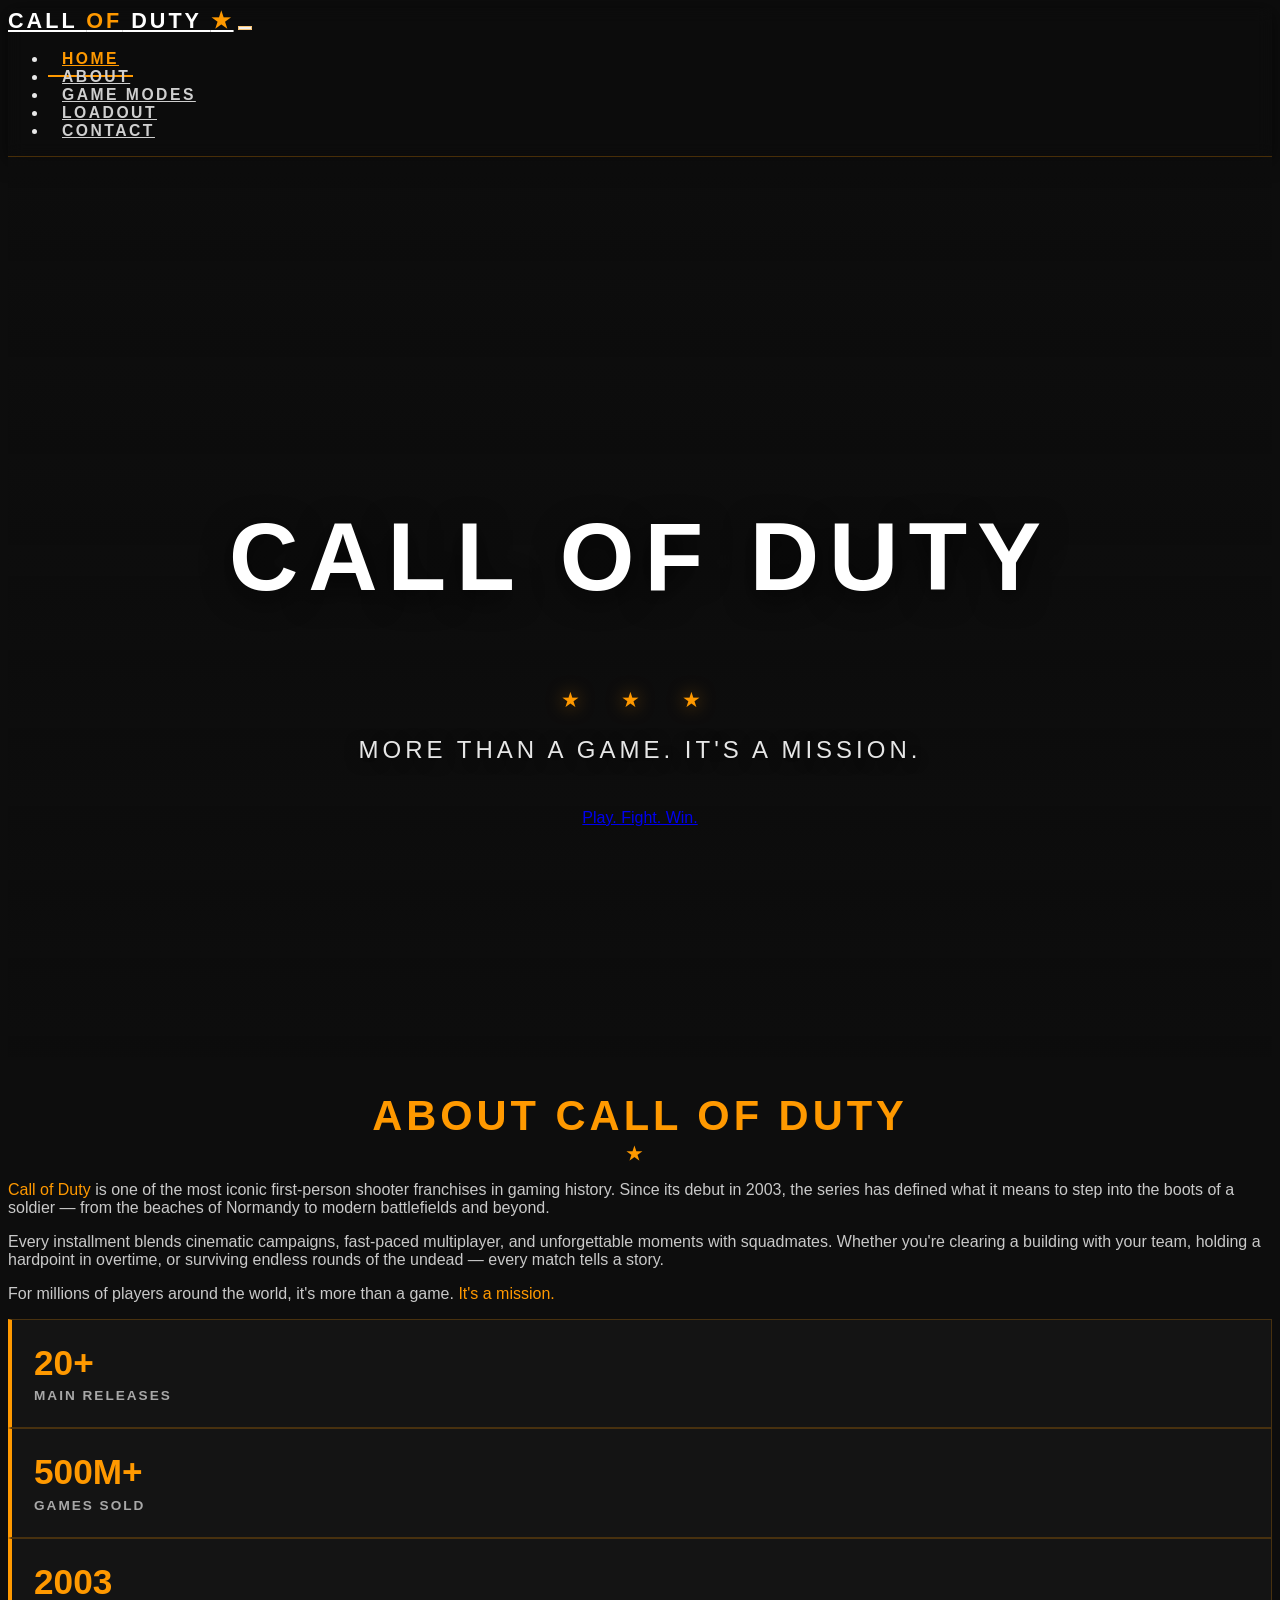
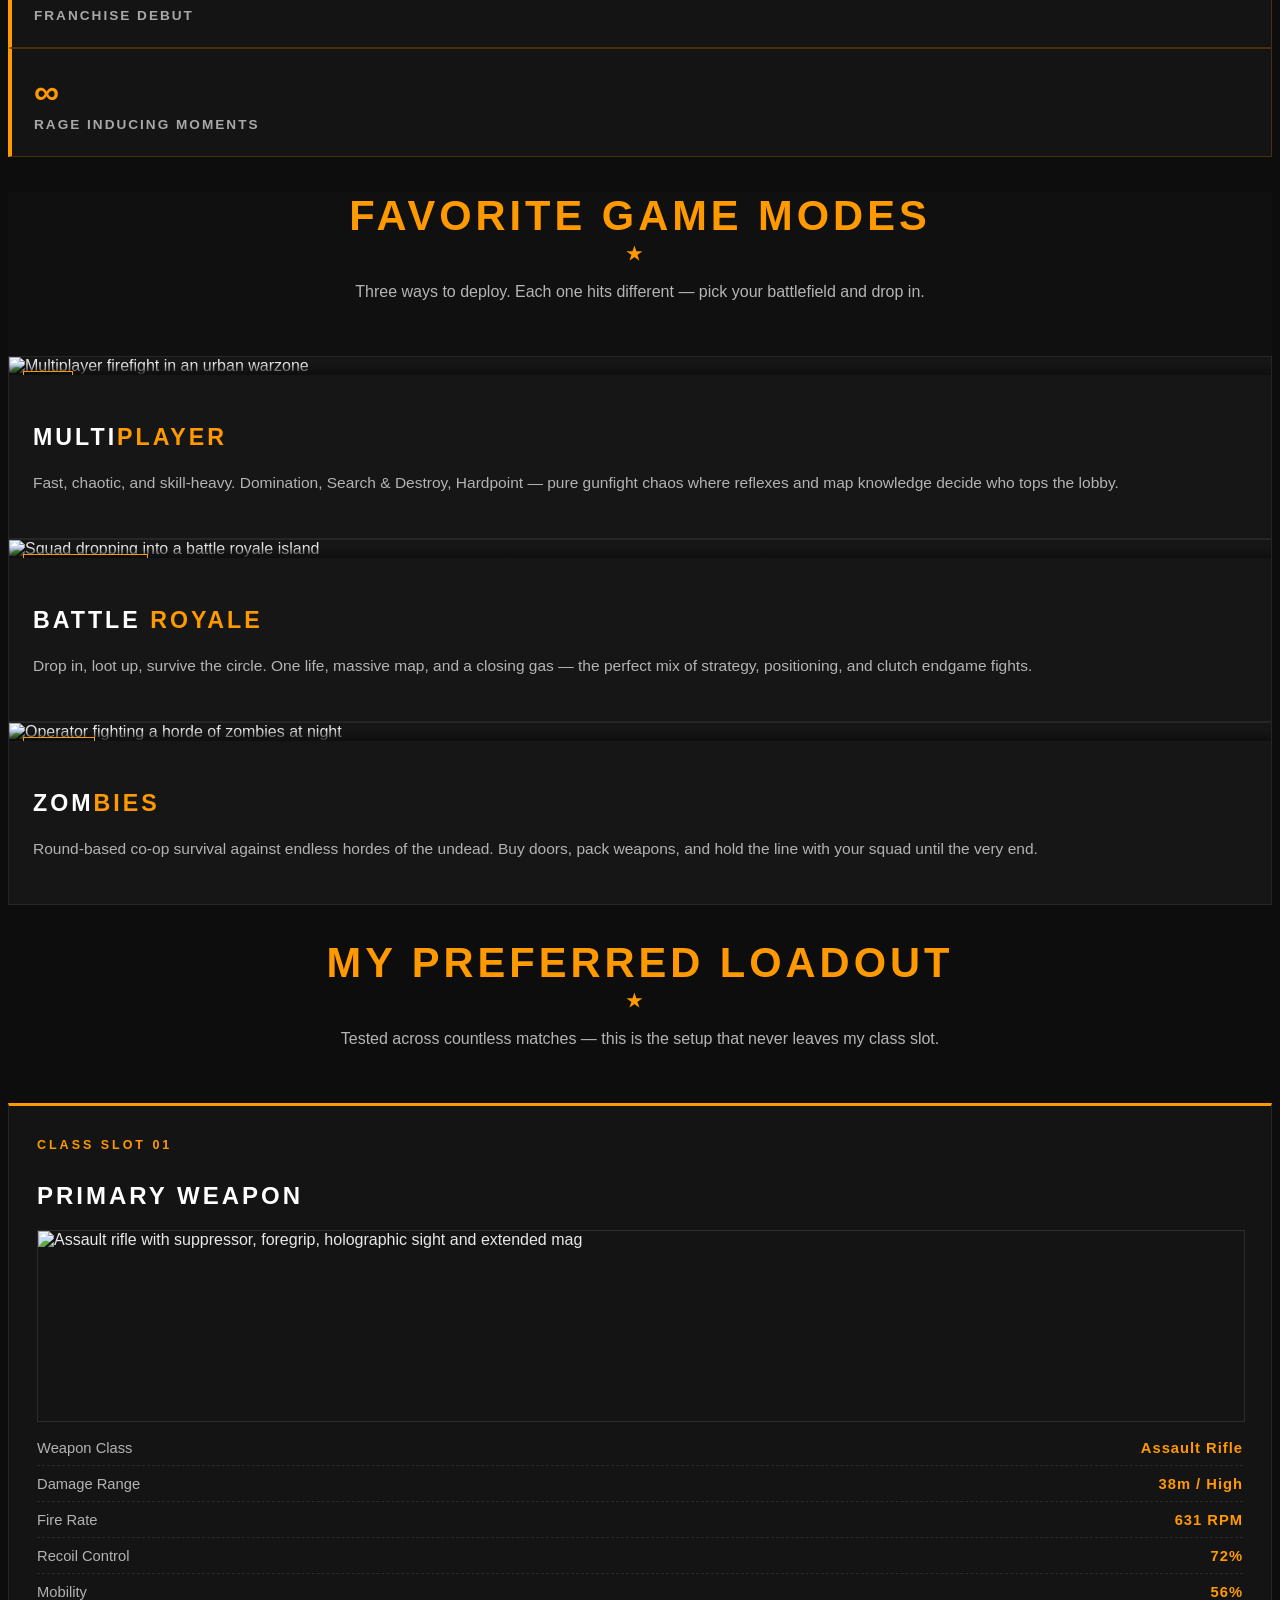
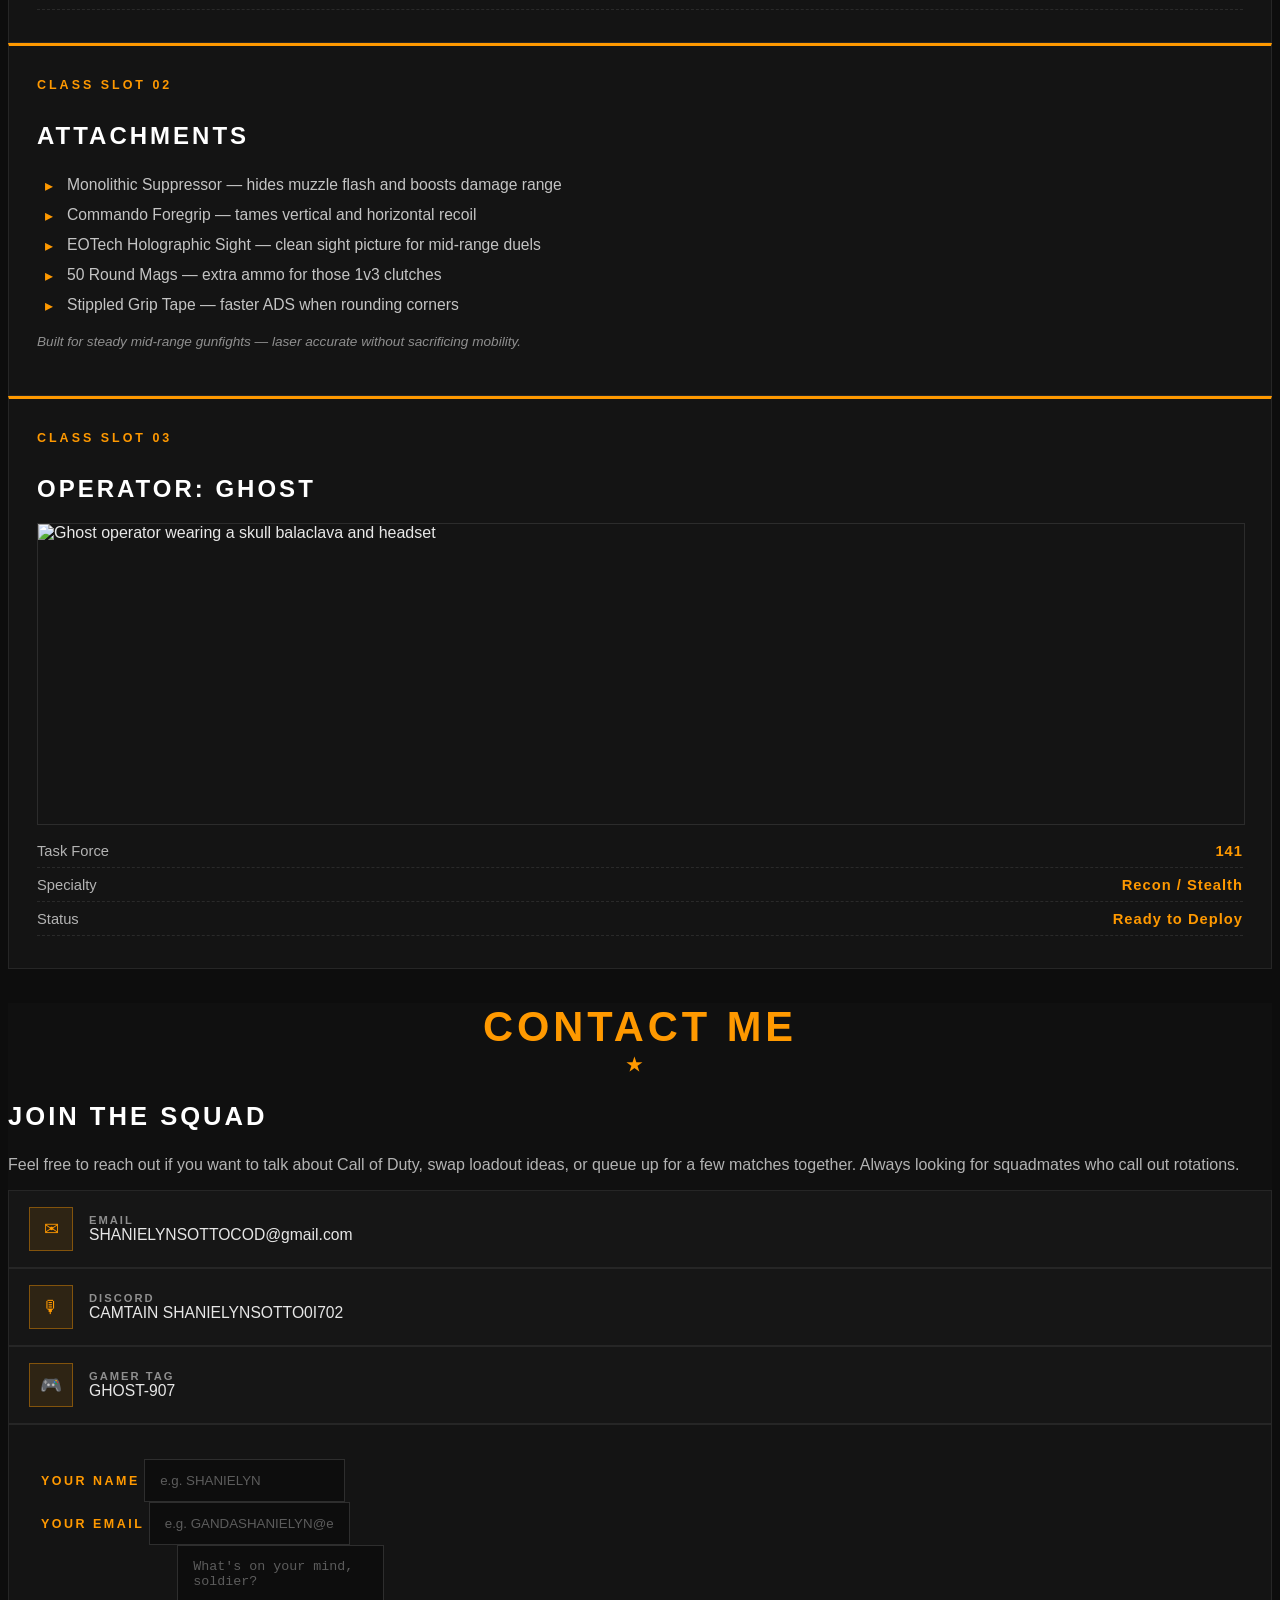
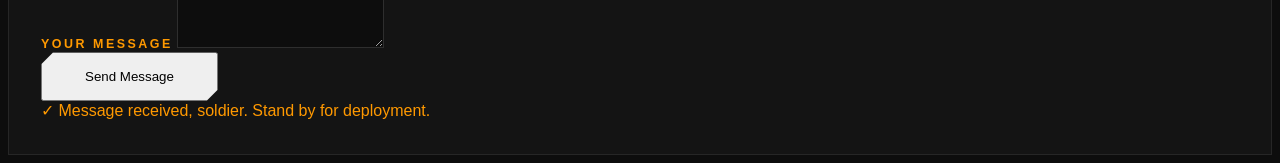
==== index.html @ 854d27e5 "Add files via upload" ====
<!DOCTYPE html>
<html lang="en">
<head>
  <meta charset="UTF-8" />
  <meta name="viewport" content="width=device-width, initial-scale=1.0" />
  <title>Call of Duty Fan Page | More Than a Game. It's a Mission.</title>
  <meta name="description" content="A Call of Duty fan page — about the franchise, favorite game modes, preferred loadout, and how to connect for squad games." />

  <!-- Bootstrap 5 CSS (local, self-contained) -->
  <link href="assets/css/bootstrap.min.css" rel="stylesheet" />

  <!-- Google Fonts (local, self-contained) -->
  <link rel="stylesheet" href="assets/css/fonts.css" />

  <!-- Custom military theme on top of Bootstrap -->
  <link rel="stylesheet" href="style.css" />

  <link rel="icon" href="data:image/svg+xml,%3Csvg xmlns='http://www.w3.org/2000/svg' viewBox='0 0 24 24'%3E%3Cpath fill='%23ff9900' d='M12 2l2.9 6.6 7.1.6-5.4 4.7 1.6 7L12 17l-6.2 3.9 1.6-7L2 9.2l7.1-.6z'/%3E%3C/svg%3E" />
</head>
<body>

  <!-- ================= NAVBAR ================= -->
  <nav class="navbar navbar-expand-lg fixed-top site-header" id="home">
    <div class="container">
      <a class="navbar-brand" href="#home">CALL <em>OF</em> DUTY <span class="star">★</span></a>
      <button class="navbar-toggler" type="button" data-bs-toggle="collapse" data-bs-target="#navMenu" aria-controls="navMenu" aria-expanded="false" aria-label="Toggle navigation">
        <span class="navbar-toggler-icon"></span>
      </button>
      <div class="collapse navbar-collapse justify-content-end" id="navMenu">
        <ul class="navbar-nav">
          <li class="nav-item"><a class="nav-link active" href="#home">Home</a></li>
          <li class="nav-item"><a class="nav-link" href="#about">About</a></li>
          <li class="nav-item"><a class="nav-link" href="#modes">Game Modes</a></li>
          <li class="nav-item"><a class="nav-link" href="#loadout">Loadout</a></li>
          <li class="nav-item"><a class="nav-link" href="#contact">Contact</a></li>
        </ul>
      </div>
    </div>
  </nav>

  <!-- ================= HERO ================= -->
  <section class="hero" id="hero">
    <div class="hero-content">
      <h1 class="hero-title">Call of Duty</h1>
      <div class="hero-star">★ ★ ★</div>
      <p class="hero-sub">More than a Game. It's a Mission.</p>
      <a href="#modes" class="btn btn-cod">Play. Fight. Win.</a>
    </div>
  </section>

  <!-- ================= ABOUT ================= -->
  <section class="py-5" id="about">
    <div class="container py-4">
      <h2 class="section-title">About Call of Duty</h2>
      <div class="row align-items-center g-5">
        <div class="col-lg-7 about-text">
          <p><strong>Call of Duty</strong> is one of the most iconic first-person shooter franchises in gaming history. Since its debut in 2003, the series has defined what it means to step into the boots of a soldier — from the beaches of Normandy to modern battlefields and beyond.</p>
          <p>Every installment blends cinematic campaigns, fast-paced multiplayer, and unforgettable moments with squadmates. Whether you're clearing a building with your team, holding a hardpoint in overtime, or surviving endless rounds of the undead — every match tells a story.</p>
          <p>For millions of players around the world, it's more than a game. <strong>It's a mission.</strong></p>
        </div>
        <div class="col-lg-5">
          <div class="row g-3">
            <div class="col-6">
              <div class="stat">
                <div class="stat-number">20+</div>
                <div class="stat-label">Main Releases</div>
              </div>
            </div>
            <div class="col-6">
              <div class="stat">
                <div class="stat-number">500M+</div>
                <div class="stat-label">Games Sold</div>
              </div>
            </div>
            <div class="col-6">
              <div class="stat">
                <div class="stat-number">2003</div>
                <div class="stat-label">Franchise Debut</div>
              </div>
            </div>
            <div class="col-6">
              <div class="stat">
                <div class="stat-number">∞</div>
                <div class="stat-label">Rage Inducing Moments</div>
              </div>
            </div>
          </div>
        </div>
      </div>
    </div>
  </section>

  <!-- ================= GAME MODES ================= -->
  <section class="py-5 bg-dark-2" id="modes">
    <div class="container py-4">
      <h2 class="section-title">Favorite Game Modes</h2>
      <p class="section-sub">Three ways to deploy. Each one hits different — pick your battlefield and drop in.</p>
      <div class="row g-4">

        <div class="col-md-4">
          <div class="card mode-card">
            <div class="mode-thumb">
              <span class="mode-badge">6v6</span>
              <img src="images/mode-multiplayer.jpg" class="card-img-top" alt="Multiplayer firefight in an urban warzone" />
            </div>
            <div class="card-body">
              <h3 class="card-title">Multi<span>player</span></h3>
              <p class="card-text">Fast, chaotic, and skill-heavy. Domination, Search &amp; Destroy, Hardpoint — pure gunfight chaos where reflexes and map knowledge decide who tops the lobby.</p>
            </div>
          </div>
        </div>

        <div class="col-md-4">
          <div class="card mode-card">
            <div class="mode-thumb">
              <span class="mode-badge">150 Players</span>
              <img src="images/mode-battleroyale.jpg" class="card-img-top" alt="Squad dropping into a battle royale island" />
            </div>
            <div class="card-body">
              <h3 class="card-title">Battle <span>Royale</span></h3>
              <p class="card-text">Drop in, loot up, survive the circle. One life, massive map, and a closing gas — the perfect mix of strategy, positioning, and clutch endgame fights.</p>
            </div>
          </div>
        </div>

        <div class="col-md-4">
          <div class="card mode-card">
            <div class="mode-thumb">
              <span class="mode-badge">Co-op</span>
              <img src="images/mode-zombies.jpg" class="card-img-top" alt="Operator fighting a horde of zombies at night" />
            </div>
            <div class="card-body">
              <h3 class="card-title">Zom<span>bies</span></h3>
              <p class="card-text">Round-based co-op survival against endless hordes of the undead. Buy doors, pack weapons, and hold the line with your squad until the very end.</p>
            </div>
          </div>
        </div>

      </div>
    </div>
  </section>

  <!-- ================= LOADOUT ================= -->
  <section class="py-5" id="loadout">
    <div class="container py-4">
      <h2 class="section-title">My Preferred Loadout</h2>
      <p class="section-sub">Tested across countless matches — this is the setup that never leaves my class slot.</p>
      <div class="row g-4">

        <div class="col-md-4">
          <div class="loadout-card">
            <span class="card-label">Class Slot 01</span>
            <h3>Primary Weapon</h3>
            <img class="weapon-img" src="images/weapon.jpg" alt="Assault rifle with suppressor, foregrip, holographic sight and extended mag" />
            <ul class="spec-list">
              <li>Weapon Class <span>Assault Rifle</span></li>
              <li>Damage Range <span>38m / High</span></li>
              <li>Fire Rate <span>631 RPM</span></li>
              <li>Recoil Control <span>72%</span></li>
              <li>Mobility <span>56%</span></li>
            </ul>
          </div>
        </div>

        <div class="col-md-4">
          <div class="loadout-card">
            <span class="card-label">Class Slot 02</span>
            <h3>Attachments</h3>
            <ul class="attach-list">
              <li>Monolithic Suppressor — hides muzzle flash and boosts damage range</li>
              <li>Commando Foregrip — tames vertical and horizontal recoil</li>
              <li>EOTech Holographic Sight — clean sight picture for mid-range duels</li>
              <li>50 Round Mags — extra ammo for those 1v3 clutches</li>
              <li>Stippled Grip Tape — faster ADS when rounding corners</li>
            </ul>
            <p class="attach-note">Built for steady mid-range gunfights — laser accurate without sacrificing mobility.</p>
          </div>
        </div>

        <div class="col-md-4">
          <div class="loadout-card">
            <span class="card-label">Class Slot 03</span>
            <h3>Operator: Ghost</h3>
            <img class="operator-img" src="images/operator-ghost.jpg" alt="Ghost operator wearing a skull balaclava and headset" />
            <div class="operator-meta">
              <div>Task Force <span>141</span></div>
              <div>Specialty <span>Recon / Stealth</span></div>
              <div>Status <span>Ready to Deploy</span></div>
            </div>
          </div>
        </div>

      </div>
    </div>
  </section>

  <!-- ================= CONTACT ================= -->
  <section class="py-5 bg-dark-2" id="contact">
    <div class="container py-4">
      <h2 class="section-title">Contact Me</h2>
      <div class="row g-5 align-items-start">

        <div class="col-lg-5 contact-info">
          <h3>Join the Squad</h3>
          <p>Feel free to reach out if you want to talk about Call of Duty, swap loadout ideas, or queue up for a few matches together. Always looking for squadmates who call out rotations.</p>
          <div class="d-grid gap-3">
            <div class="channel">
              <div class="channel-icon">✉</div>
              <div>
                <small>Email</small>
                <b>SHANIELYNSOTTOCOD@gmail.com</b>
              </div>
            </div>
            <div class="channel">
              <div class="channel-icon">🎙</div>
              <div>
                <small>Discord</small>
                <b>CAMTAIN SHANIELYNSOTTO0I702</b>
              </div>
            </div>
            <div class="channel">
              <div class="channel-icon">🎮</div>
              <div>
                <small>Gamer Tag</small>
                <b>GHOST-907</b>
              </div>
            </div>
          </div>
        </div>

        <div class="col-lg-7">
          <form class="contact-form" id="contactForm" novalidate>
            <div class="row g-3">
              <div class="col-md-6">
                <label for="name" class="form-label">Your Name</label>
                <input type="text" class="form-control" id="name" name="name" placeholder="e.g. SHANIELYN" required />
              </div>
              <div class="col-md-6">
                <label for="email" class="form-label">Your Email</label>
                <input type="email" class="form-control" id="email" name="email" placeholder="e.g. GANDASHANIELYN@example.com" required />
              </div>
              <div class="col-12">
                <label for="message" class="form-label">Your Message</label>
                <textarea class="form-control" id="message" name="message" rows="5" placeholder="What's on your mind, soldier?" required></textarea>
              </div>
              <div class="col-12">
                <button type="submit" class="btn btn-cod">Send Message</button>
              </div>
              <div class="col-12">
                <div class="form-status text-orange d-none" id="formStatus">✓ Message received, soldier. Stand by for deployment.</div>
              </div>
            </div>
          </form>
        </div>

      </div>
    </div>
  </section>

  <!-- Bootstrap 5 JS Bundle (CDN) — navbar collapse, tooltips, atbp. -->
  <script src="assets/js/bootstrap.bundle.min.js"></script>

  <script>
    // ---- Close mobile menu after clicking a link ----
    const navCollapse = document.getElementById('navMenu');
    document.querySelectorAll('#navMenu a').forEach(link => {
      link.addEventListener('click', () => {
        if (navCollapse.classList.contains('show')) {
          bootstrap.Collapse.getOrCreateInstance(navCollapse).hide();
        }
      });
    });

    // ---- Active link on scroll ----
    const sections = document.querySelectorAll('section[id], nav[id]');
    const navLinks = document.querySelectorAll('#navMenu a');

    window.addEventListener('scroll', () => {
      let current = 'home';
      sections.forEach(sec => {
        const top = sec.offsetTop - 140;
        if (window.scrollY >= top) current = sec.getAttribute('id');
      });
      navLinks.forEach(link => {
        const isActive = link.getAttribute('href') === '#' + current;
        link.classList.toggle('active', isActive);
      });
    }, { passive: true });

    // ---- Contact form (demo) ----
    document.getElementById('contactForm').addEventListener('submit', e => {
      e.preventDefault();
      const status = document.getElementById('formStatus');
      status.classList.remove('d-none');
      e.target.reset();
      setTimeout(() => status.classList.add('d-none'), 5000);
    });
  </script>
</body>
</html>
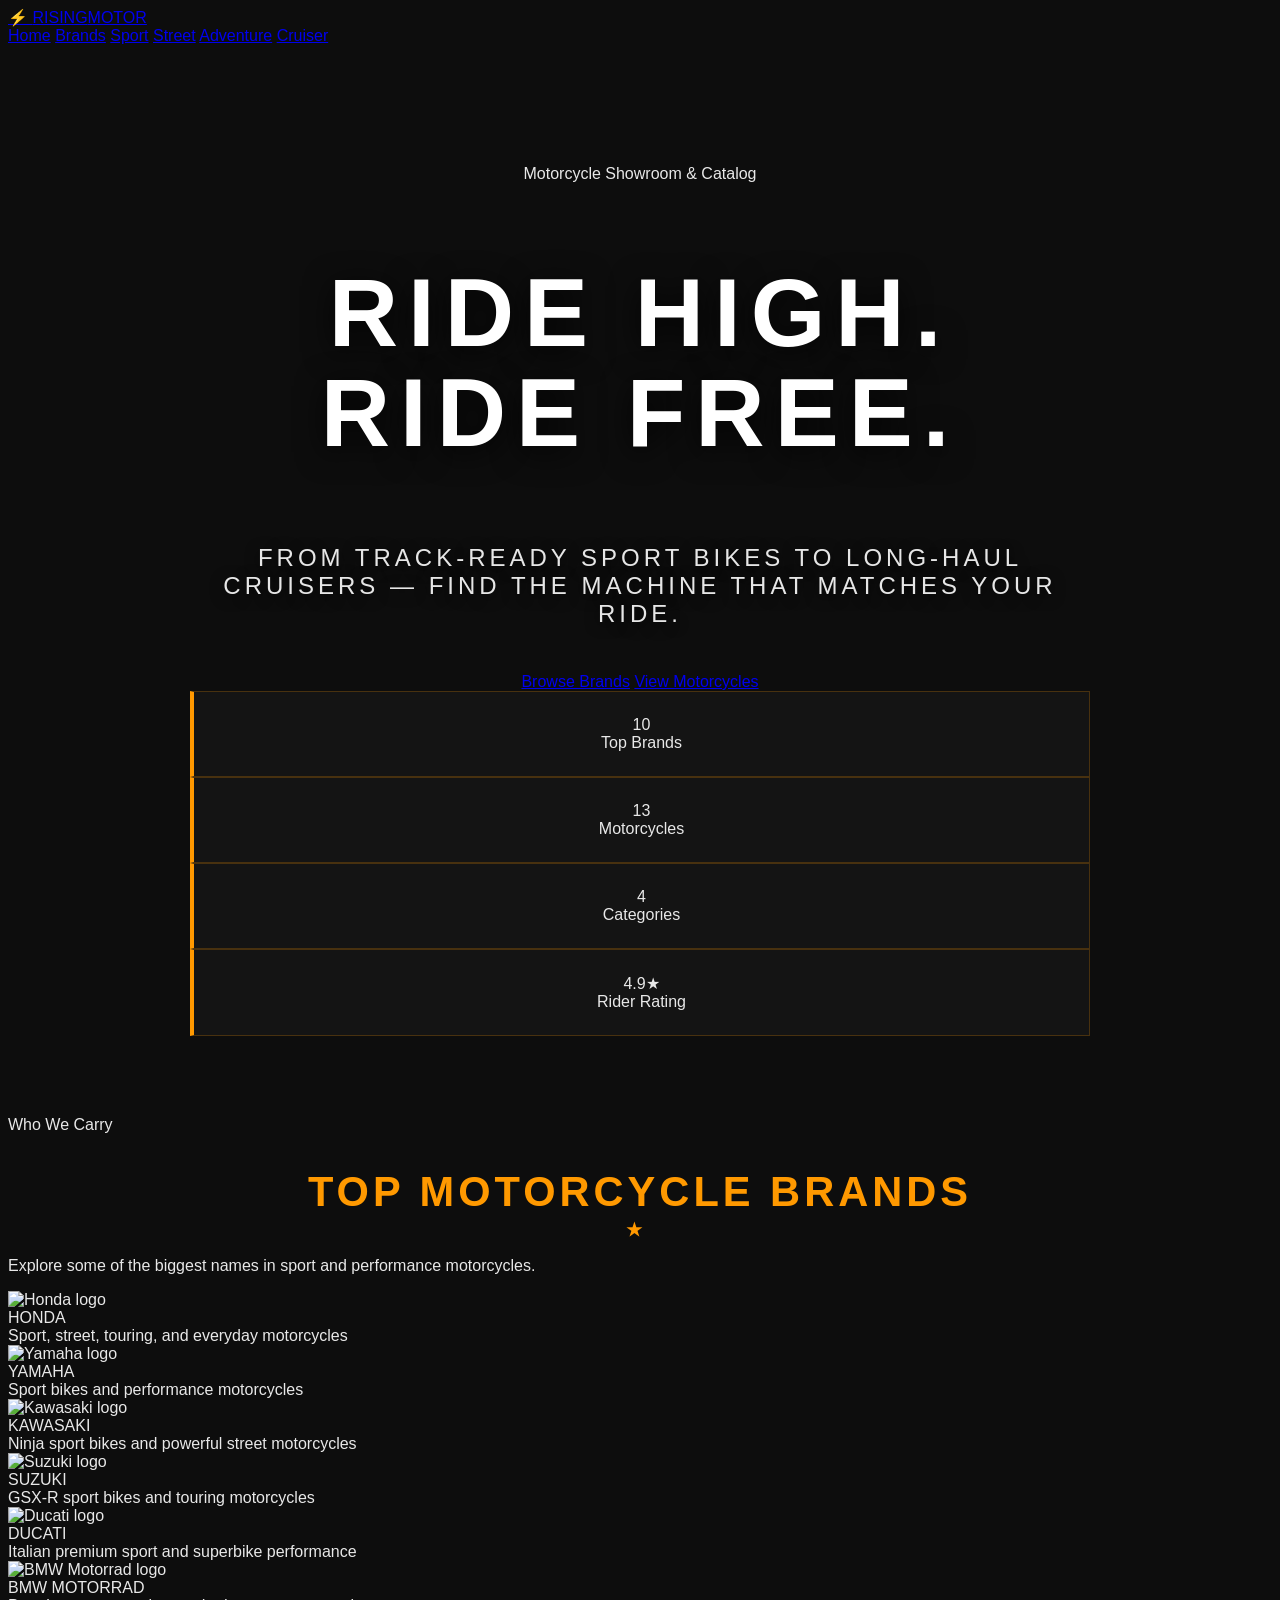
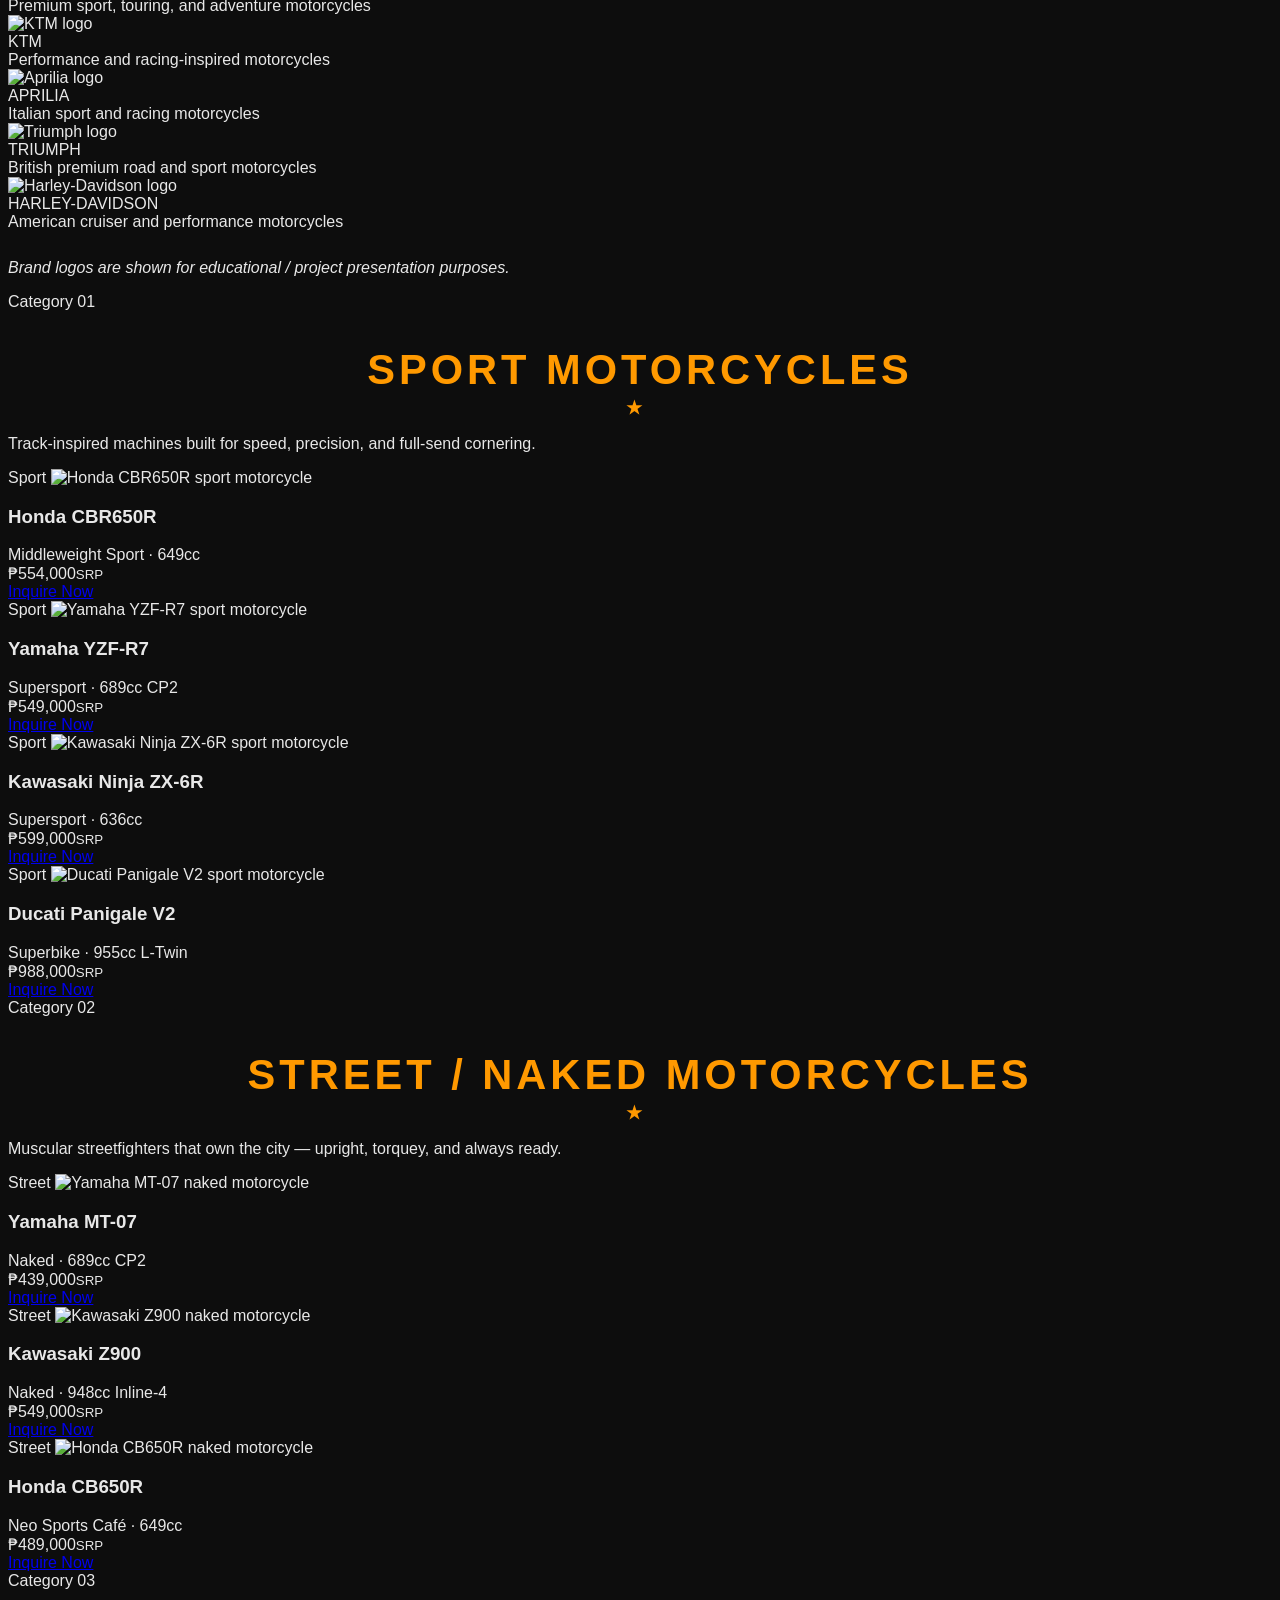
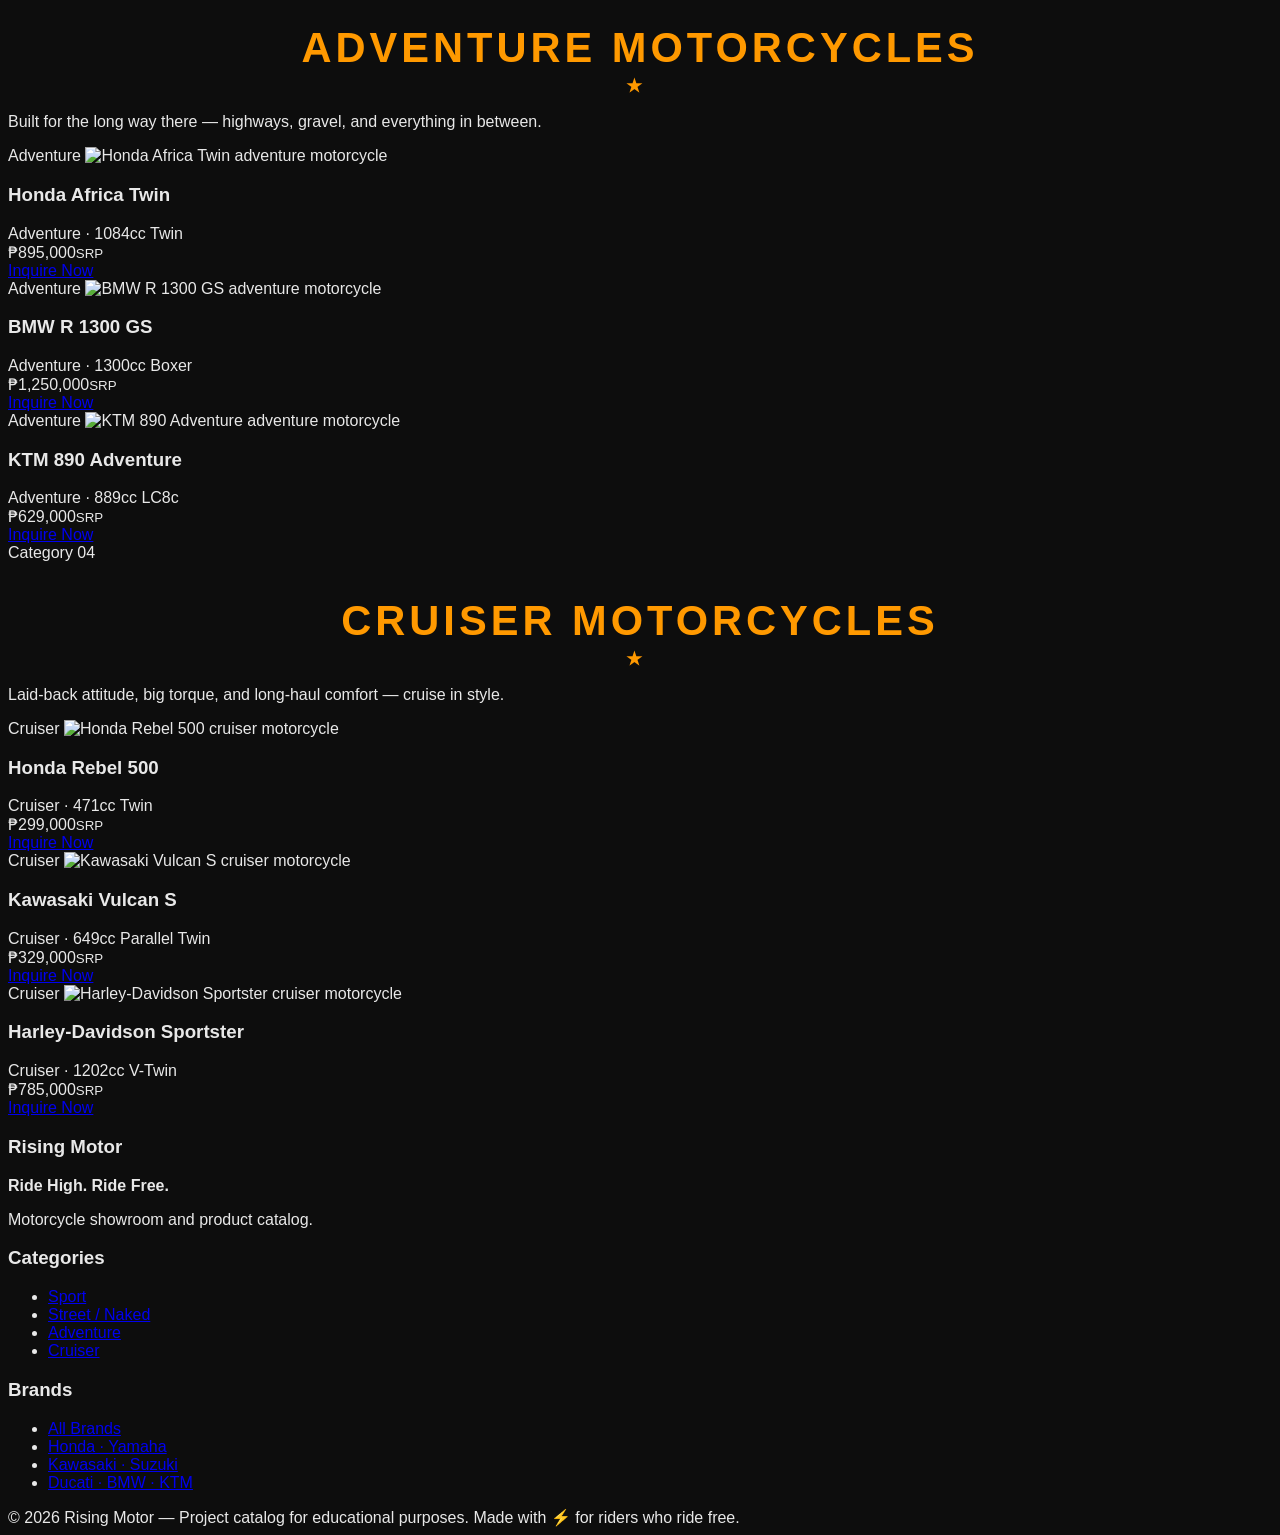
==== commit 724b04c5: "Add files via upload" ====
--- a/index.html
+++ b/index.html
@@ -1,300 +1,399 @@
 <!DOCTYPE html>
 <html lang="en">
 <head>
-  <meta charset="UTF-8" />
-  <meta name="viewport" content="width=device-width, initial-scale=1.0" />
-  <title>Call of Duty Fan Page | More Than a Game. It's a Mission.</title>
-  <meta name="description" content="A Call of Duty fan page — about the franchise, favorite game modes, preferred loadout, and how to connect for squad games." />
-
-  <!-- Bootstrap 5 CSS (local, self-contained) -->
-  <link href="assets/css/bootstrap.min.css" rel="stylesheet" />
-
-  <!-- Google Fonts (local, self-contained) -->
-  <link rel="stylesheet" href="assets/css/fonts.css" />
-
-  <!-- Custom military theme on top of Bootstrap -->
-  <link rel="stylesheet" href="style.css" />
-
-  <link rel="icon" href="data:image/svg+xml,%3Csvg xmlns='http://www.w3.org/2000/svg' viewBox='0 0 24 24'%3E%3Cpath fill='%23ff9900' d='M12 2l2.9 6.6 7.1.6-5.4 4.7 1.6 7L12 17l-6.2 3.9 1.6-7L2 9.2l7.1-.6z'/%3E%3C/svg%3E" />
+  <meta charset="UTF-8">
+  <meta name="viewport" content="width=device-width, initial-scale=1.0">
+  <title>Rising Motor | Motorcycle Catalog</title>
+  <meta name="description" content="Rising Motor — motorcycle showroom and product catalog. Sport, street, adventure, and cruiser motorcycles from the world's top brands.">
+  <link rel="stylesheet" href="style.css">
+<script src="https://sites.super.myninja.ai/_assets/ninja-daytona-script.js"></script>
 </head>
 <body>
 
-  <!-- ================= NAVBAR ================= -->
-  <nav class="navbar navbar-expand-lg fixed-top site-header" id="home">
-    <div class="container">
-      <a class="navbar-brand" href="#home">CALL <em>OF</em> DUTY <span class="star">★</span></a>
-      <button class="navbar-toggler" type="button" data-bs-toggle="collapse" data-bs-target="#navMenu" aria-controls="navMenu" aria-expanded="false" aria-label="Toggle navigation">
-        <span class="navbar-toggler-icon"></span>
-      </button>
-      <div class="collapse navbar-collapse justify-content-end" id="navMenu">
-        <ul class="navbar-nav">
-          <li class="nav-item"><a class="nav-link active" href="#home">Home</a></li>
-          <li class="nav-item"><a class="nav-link" href="#about">About</a></li>
-          <li class="nav-item"><a class="nav-link" href="#modes">Game Modes</a></li>
-          <li class="nav-item"><a class="nav-link" href="#loadout">Loadout</a></li>
-          <li class="nav-item"><a class="nav-link" href="#contact">Contact</a></li>
-        </ul>
-      </div>
-    </div>
-  </nav>
-
-  <!-- ================= HERO ================= -->
-  <section class="hero" id="hero">
-    <div class="hero-content">
-      <h1 class="hero-title">Call of Duty</h1>
-      <div class="hero-star">★ ★ ★</div>
-      <p class="hero-sub">More than a Game. It's a Mission.</p>
-      <a href="#modes" class="btn btn-cod">Play. Fight. Win.</a>
-    </div>
-  </section>
-
-  <!-- ================= ABOUT ================= -->
-  <section class="py-5" id="about">
-    <div class="container py-4">
-      <h2 class="section-title">About Call of Duty</h2>
-      <div class="row align-items-center g-5">
-        <div class="col-lg-7 about-text">
-          <p><strong>Call of Duty</strong> is one of the most iconic first-person shooter franchises in gaming history. Since its debut in 2003, the series has defined what it means to step into the boots of a soldier — from the beaches of Normandy to modern battlefields and beyond.</p>
-          <p>Every installment blends cinematic campaigns, fast-paced multiplayer, and unforgettable moments with squadmates. Whether you're clearing a building with your team, holding a hardpoint in overtime, or surviving endless rounds of the undead — every match tells a story.</p>
-          <p>For millions of players around the world, it's more than a game. <strong>It's a mission.</strong></p>
-        </div>
-        <div class="col-lg-5">
-          <div class="row g-3">
-            <div class="col-6">
-              <div class="stat">
-                <div class="stat-number">20+</div>
-                <div class="stat-label">Main Releases</div>
-              </div>
-            </div>
-            <div class="col-6">
-              <div class="stat">
-                <div class="stat-number">500M+</div>
-                <div class="stat-label">Games Sold</div>
-              </div>
-            </div>
-            <div class="col-6">
-              <div class="stat">
-                <div class="stat-number">2003</div>
-                <div class="stat-label">Franchise Debut</div>
-              </div>
-            </div>
-            <div class="col-6">
-              <div class="stat">
-                <div class="stat-number">∞</div>
-                <div class="stat-label">Rage Inducing Moments</div>
-              </div>
-            </div>
-          </div>
-        </div>
-      </div>
-    </div>
-  </section>
-
-  <!-- ================= GAME MODES ================= -->
-  <section class="py-5 bg-dark-2" id="modes">
-    <div class="container py-4">
-      <h2 class="section-title">Favorite Game Modes</h2>
-      <p class="section-sub">Three ways to deploy. Each one hits different — pick your battlefield and drop in.</p>
-      <div class="row g-4">
-
-        <div class="col-md-4">
-          <div class="card mode-card">
-            <div class="mode-thumb">
-              <span class="mode-badge">6v6</span>
-              <img src="images/mode-multiplayer.jpg" class="card-img-top" alt="Multiplayer firefight in an urban warzone" />
-            </div>
-            <div class="card-body">
-              <h3 class="card-title">Multi<span>player</span></h3>
-              <p class="card-text">Fast, chaotic, and skill-heavy. Domination, Search &amp; Destroy, Hardpoint — pure gunfight chaos where reflexes and map knowledge decide who tops the lobby.</p>
-            </div>
-          </div>
-        </div>
-
-        <div class="col-md-4">
-          <div class="card mode-card">
-            <div class="mode-thumb">
-              <span class="mode-badge">150 Players</span>
-              <img src="images/mode-battleroyale.jpg" class="card-img-top" alt="Squad dropping into a battle royale island" />
-            </div>
-            <div class="card-body">
-              <h3 class="card-title">Battle <span>Royale</span></h3>
-              <p class="card-text">Drop in, loot up, survive the circle. One life, massive map, and a closing gas — the perfect mix of strategy, positioning, and clutch endgame fights.</p>
-            </div>
-          </div>
-        </div>
-
-        <div class="col-md-4">
-          <div class="card mode-card">
-            <div class="mode-thumb">
-              <span class="mode-badge">Co-op</span>
-              <img src="images/mode-zombies.jpg" class="card-img-top" alt="Operator fighting a horde of zombies at night" />
-            </div>
-            <div class="card-body">
-              <h3 class="card-title">Zom<span>bies</span></h3>
-              <p class="card-text">Round-based co-op survival against endless hordes of the undead. Buy doors, pack weapons, and hold the line with your squad until the very end.</p>
-            </div>
-          </div>
-        </div>
-
-      </div>
-    </div>
-  </section>
-
-  <!-- ================= LOADOUT ================= -->
-  <section class="py-5" id="loadout">
-    <div class="container py-4">
-      <h2 class="section-title">My Preferred Loadout</h2>
-      <p class="section-sub">Tested across countless matches — this is the setup that never leaves my class slot.</p>
-      <div class="row g-4">
-
-        <div class="col-md-4">
-          <div class="loadout-card">
-            <span class="card-label">Class Slot 01</span>
-            <h3>Primary Weapon</h3>
-            <img class="weapon-img" src="images/weapon.jpg" alt="Assault rifle with suppressor, foregrip, holographic sight and extended mag" />
-            <ul class="spec-list">
-              <li>Weapon Class <span>Assault Rifle</span></li>
-              <li>Damage Range <span>38m / High</span></li>
-              <li>Fire Rate <span>631 RPM</span></li>
-              <li>Recoil Control <span>72%</span></li>
-              <li>Mobility <span>56%</span></li>
-            </ul>
-          </div>
-        </div>
-
-        <div class="col-md-4">
-          <div class="loadout-card">
-            <span class="card-label">Class Slot 02</span>
-            <h3>Attachments</h3>
-            <ul class="attach-list">
-              <li>Monolithic Suppressor — hides muzzle flash and boosts damage range</li>
-              <li>Commando Foregrip — tames vertical and horizontal recoil</li>
-              <li>EOTech Holographic Sight — clean sight picture for mid-range duels</li>
-              <li>50 Round Mags — extra ammo for those 1v3 clutches</li>
-              <li>Stippled Grip Tape — faster ADS when rounding corners</li>
-            </ul>
-            <p class="attach-note">Built for steady mid-range gunfights — laser accurate without sacrificing mobility.</p>
-          </div>
-        </div>
-
-        <div class="col-md-4">
-          <div class="loadout-card">
-            <span class="card-label">Class Slot 03</span>
-            <h3>Operator: Ghost</h3>
-            <img class="operator-img" src="images/operator-ghost.jpg" alt="Ghost operator wearing a skull balaclava and headset" />
-            <div class="operator-meta">
-              <div>Task Force <span>141</span></div>
-              <div>Specialty <span>Recon / Stealth</span></div>
-              <div>Status <span>Ready to Deploy</span></div>
-            </div>
-          </div>
-        </div>
-
-      </div>
-    </div>
-  </section>
-
-  <!-- ================= CONTACT ================= -->
-  <section class="py-5 bg-dark-2" id="contact">
-    <div class="container py-4">
-      <h2 class="section-title">Contact Me</h2>
-      <div class="row g-5 align-items-start">
-
-        <div class="col-lg-5 contact-info">
-          <h3>Join the Squad</h3>
-          <p>Feel free to reach out if you want to talk about Call of Duty, swap loadout ideas, or queue up for a few matches together. Always looking for squadmates who call out rotations.</p>
-          <div class="d-grid gap-3">
-            <div class="channel">
-              <div class="channel-icon">✉</div>
-              <div>
-                <small>Email</small>
-                <b>SHANIELYNSOTTOCOD@gmail.com</b>
-              </div>
-            </div>
-            <div class="channel">
-              <div class="channel-icon">🎙</div>
-              <div>
-                <small>Discord</small>
-                <b>CAMTAIN SHANIELYNSOTTO0I702</b>
-              </div>
-            </div>
-            <div class="channel">
-              <div class="channel-icon">🎮</div>
-              <div>
-                <small>Gamer Tag</small>
-                <b>GHOST-907</b>
-              </div>
-            </div>
-          </div>
-        </div>
-
-        <div class="col-lg-7">
-          <form class="contact-form" id="contactForm" novalidate>
-            <div class="row g-3">
-              <div class="col-md-6">
-                <label for="name" class="form-label">Your Name</label>
-                <input type="text" class="form-control" id="name" name="name" placeholder="e.g. SHANIELYN" required />
-              </div>
-              <div class="col-md-6">
-                <label for="email" class="form-label">Your Email</label>
-                <input type="email" class="form-control" id="email" name="email" placeholder="e.g. GANDASHANIELYN@example.com" required />
-              </div>
-              <div class="col-12">
-                <label for="message" class="form-label">Your Message</label>
-                <textarea class="form-control" id="message" name="message" rows="5" placeholder="What's on your mind, soldier?" required></textarea>
-              </div>
-              <div class="col-12">
-                <button type="submit" class="btn btn-cod">Send Message</button>
-              </div>
-              <div class="col-12">
-                <div class="form-status text-orange d-none" id="formStatus">✓ Message received, soldier. Stand by for deployment.</div>
-              </div>
-            </div>
-          </form>
-        </div>
-
-      </div>
-    </div>
-  </section>
-
-  <!-- Bootstrap 5 JS Bundle (CDN) — navbar collapse, tooltips, atbp. -->
-  <script src="assets/js/bootstrap.bundle.min.js"></script>
-
-  <script>
-    // ---- Close mobile menu after clicking a link ----
-    const navCollapse = document.getElementById('navMenu');
-    document.querySelectorAll('#navMenu a').forEach(link => {
-      link.addEventListener('click', () => {
-        if (navCollapse.classList.contains('show')) {
-          bootstrap.Collapse.getOrCreateInstance(navCollapse).hide();
-        }
-      });
+<!-- ===== Header ===== -->
+<header class="topbar">
+  <div class="topbar-inner">
+    <a href="#home" class="brand">
+      <span class="bolt">⚡</span>
+      <span class="brand-name">RISING<span class="accent">MOTOR</span></span>
+    </a>
+    <nav class="nav">
+      <a href="#home" class="active">Home</a>
+      <a href="#brands">Brands</a>
+      <a href="#sport">Sport</a>
+      <a href="#street">Street</a>
+      <a href="#adventure">Adventure</a>
+      <a href="#cruiser">Cruiser</a>
+    </nav>
+  </div>
+</header>
+
+<!-- ===== Hero ===== -->
+<section class="hero" id="home">
+  <div class="hero-content">
+    <span class="hero-kicker">Motorcycle Showroom &amp; Catalog</span>
+    <h1 class="hero-title">Ride High.<br><span class="accent">Ride Free.</span></h1>
+    <p class="hero-sub">From track-ready sport bikes to long-haul cruisers — find the machine that matches your ride.</p>
+    <div class="hero-actions">
+      <a class="btn btn-primary" href="#brands">Browse Brands</a>
+      <a class="btn btn-ghost" href="#sport">View Motorcycles</a>
+    </div>
+    <div class="hero-stats">
+      <div class="stat"><div class="num">10</div><div class="lbl">Top Brands</div></div>
+      <div class="stat"><div class="num">13</div><div class="lbl">Motorcycles</div></div>
+      <div class="stat"><div class="num">4</div><div class="lbl">Categories</div></div>
+      <div class="stat"><div class="num">4.9★</div><div class="lbl">Rider Rating</div></div>
+    </div>
+  </div>
+</section>
+
+<!-- ===== Brands ===== -->
+<section id="brands">
+  <div class="container">
+    <div class="section-head reveal">
+      <span class="section-tag">Who We Carry</span>
+      <h2 class="section-title">Top Motorcycle Brands</h2>
+      <div class="divider"></div>
+      <p class="section-desc">Explore some of the biggest names in sport and performance motorcycles.</p>
+    </div>
+
+    <div class="brand-grid reveal">
+      <div class="brand-card">
+        <div class="brand-logo"><img src="images/logos/honda.svg" alt="Honda logo"></div>
+        <div class="brand-name-lbl">HONDA</div>
+        <div class="brand-known">Sport, street, touring, and everyday motorcycles</div>
+      </div>
+      <div class="brand-card">
+        <div class="brand-logo"><img src="images/logos/yamaha.svg" alt="Yamaha logo"></div>
+        <div class="brand-name-lbl">YAMAHA</div>
+        <div class="brand-known">Sport bikes and performance motorcycles</div>
+      </div>
+      <div class="brand-card">
+        <div class="brand-logo"><img src="images/logos/kawasaki.svg" alt="Kawasaki logo"></div>
+        <div class="brand-name-lbl">KAWASAKI</div>
+        <div class="brand-known">Ninja sport bikes and powerful street motorcycles</div>
+      </div>
+      <div class="brand-card">
+        <div class="brand-logo"><img src="images/logos/suzuki.svg" alt="Suzuki logo"></div>
+        <div class="brand-name-lbl">SUZUKI</div>
+        <div class="brand-known">GSX-R sport bikes and touring motorcycles</div>
+      </div>
+      <div class="brand-card">
+        <div class="brand-logo"><img src="images/logos/ducati.svg" alt="Ducati logo"></div>
+        <div class="brand-name-lbl">DUCATI</div>
+        <div class="brand-known">Italian premium sport and superbike performance</div>
+      </div>
+      <div class="brand-card">
+        <div class="brand-logo"><img src="images/logos/bmw.svg" alt="BMW Motorrad logo"></div>
+        <div class="brand-name-lbl">BMW MOTORRAD</div>
+        <div class="brand-known">Premium sport, touring, and adventure motorcycles</div>
+      </div>
+      <div class="brand-card">
+        <div class="brand-logo"><img src="images/logos/ktm.svg" alt="KTM logo"></div>
+        <div class="brand-name-lbl">KTM</div>
+        <div class="brand-known">Performance and racing-inspired motorcycles</div>
+      </div>
+      <div class="brand-card">
+        <div class="brand-logo"><img src="images/logos/aprilia.svg" alt="Aprilia logo"></div>
+        <div class="brand-name-lbl">APRILIA</div>
+        <div class="brand-known">Italian sport and racing motorcycles</div>
+      </div>
+      <div class="brand-card">
+        <div class="brand-logo"><img src="images/logos/triumph.svg" alt="Triumph logo"></div>
+        <div class="brand-name-lbl">TRIUMPH</div>
+        <div class="brand-known">British premium road and sport motorcycles</div>
+      </div>
+      <div class="brand-card">
+        <div class="brand-logo"><img src="images/logos/harley-davidson.svg" alt="Harley-Davidson logo"></div>
+        <div class="brand-name-lbl">HARLEY-DAVIDSON</div>
+        <div class="brand-known">American cruiser and performance motorcycles</div>
+      </div>
+    </div>
+
+    <p class="section-desc" style="margin-top:28px; font-style:italic;">Brand logos are shown for educational / project presentation purposes.</p>
+  </div>
+</section>
+
+<!-- ===== Sport ===== -->
+<section id="sport">
+  <div class="container">
+    <div class="section-head reveal">
+      <span class="section-tag">Category 01</span>
+      <h2 class="section-title">Sport Motorcycles</h2>
+      <div class="divider"></div>
+      <p class="section-desc">Track-inspired machines built for speed, precision, and full-send cornering.</p>
+    </div>
+
+    <div class="bike-grid reveal">
+      <article class="bike-card">
+        <div class="bike-img">
+          <span class="bike-badge">Sport</span>
+          <img src="images/bikes/sport-honda.jpg" alt="Honda CBR650R sport motorcycle">
+        </div>
+        <div class="bike-body">
+          <h3 class="bike-name">Honda CBR650R</h3>
+          <div class="bike-meta">Middleweight Sport · 649cc</div>
+          <div class="bike-price"><span class="price">₱554,000</span><small>SRP</small></div>
+          <div class="bike-actions"><a class="btn-sm" href="#contact">Inquire Now</a></div>
+        </div>
+      </article>
+
+      <article class="bike-card">
+        <div class="bike-img">
+          <span class="bike-badge">Sport</span>
+          <img src="images/bikes/sport-yamaha.jpg" alt="Yamaha YZF-R7 sport motorcycle">
+        </div>
+        <div class="bike-body">
+          <h3 class="bike-name">Yamaha YZF-R7</h3>
+          <div class="bike-meta">Supersport · 689cc CP2</div>
+          <div class="bike-price"><span class="price">₱549,000</span><small>SRP</small></div>
+          <div class="bike-actions"><a class="btn-sm" href="#contact">Inquire Now</a></div>
+        </div>
+      </article>
+
+      <article class="bike-card">
+        <div class="bike-img">
+          <span class="bike-badge">Sport</span>
+          <img src="images/bikes/sport-kawasaki.jpg" alt="Kawasaki Ninja ZX-6R sport motorcycle">
+        </div>
+        <div class="bike-body">
+          <h3 class="bike-name">Kawasaki Ninja ZX-6R</h3>
+          <div class="bike-meta">Supersport · 636cc</div>
+          <div class="bike-price"><span class="price">₱599,000</span><small>SRP</small></div>
+          <div class="bike-actions"><a class="btn-sm" href="#contact">Inquire Now</a></div>
+        </div>
+      </article>
+
+      <article class="bike-card">
+        <div class="bike-img">
+          <span class="bike-badge">Sport</span>
+          <img src="images/bikes/sport-ducati.jpg" alt="Ducati Panigale V2 sport motorcycle">
+        </div>
+        <div class="bike-body">
+          <h3 class="bike-name">Ducati Panigale V2</h3>
+          <div class="bike-meta">Superbike · 955cc L-Twin</div>
+          <div class="bike-price"><span class="price">₱988,000</span><small>SRP</small></div>
+          <div class="bike-actions"><a class="btn-sm" href="#contact">Inquire Now</a></div>
+        </div>
+      </article>
+    </div>
+  </div>
+</section>
+
+<!-- ===== Street ===== -->
+<section id="street">
+  <div class="container">
+    <div class="section-head reveal">
+      <span class="section-tag">Category 02</span>
+      <h2 class="section-title">Street / Naked Motorcycles</h2>
+      <div class="divider"></div>
+      <p class="section-desc">Muscular streetfighters that own the city — upright, torquey, and always ready.</p>
+    </div>
+
+    <div class="bike-grid reveal">
+      <article class="bike-card">
+        <div class="bike-img">
+          <span class="bike-badge">Street</span>
+          <img src="images/bikes/street-yamaha.jpg" alt="Yamaha MT-07 naked motorcycle">
+        </div>
+        <div class="bike-body">
+          <h3 class="bike-name">Yamaha MT-07</h3>
+          <div class="bike-meta">Naked · 689cc CP2</div>
+          <div class="bike-price"><span class="price">₱439,000</span><small>SRP</small></div>
+          <div class="bike-actions"><a class="btn-sm" href="#contact">Inquire Now</a></div>
+        </div>
+      </article>
+
+      <article class="bike-card">
+        <div class="bike-img">
+          <span class="bike-badge">Street</span>
+          <img src="images/bikes/street-kawasaki.jpg" alt="Kawasaki Z900 naked motorcycle">
+        </div>
+        <div class="bike-body">
+          <h3 class="bike-name">Kawasaki Z900</h3>
+          <div class="bike-meta">Naked · 948cc Inline-4</div>
+          <div class="bike-price"><span class="price">₱549,000</span><small>SRP</small></div>
+          <div class="bike-actions"><a class="btn-sm" href="#contact">Inquire Now</a></div>
+        </div>
+      </article>
+
+      <article class="bike-card">
+        <div class="bike-img">
+          <span class="bike-badge">Street</span>
+          <img src="images/bikes/street-honda.jpg" alt="Honda CB650R naked motorcycle">
+        </div>
+        <div class="bike-body">
+          <h3 class="bike-name">Honda CB650R</h3>
+          <div class="bike-meta">Neo Sports Café · 649cc</div>
+          <div class="bike-price"><span class="price">₱489,000</span><small>SRP</small></div>
+          <div class="bike-actions"><a class="btn-sm" href="#contact">Inquire Now</a></div>
+        </div>
+      </article>
+    </div>
+  </div>
+</section>
+
+<!-- ===== Adventure ===== -->
+<section id="adventure">
+  <div class="container">
+    <div class="section-head reveal">
+      <span class="section-tag">Category 03</span>
+      <h2 class="section-title">Adventure Motorcycles</h2>
+      <div class="divider"></div>
+      <p class="section-desc">Built for the long way there — highways, gravel, and everything in between.</p>
+    </div>
+
+    <div class="bike-grid reveal">
+      <article class="bike-card">
+        <div class="bike-img">
+          <span class="bike-badge">Adventure</span>
+          <img src="images/bikes/adv-honda.jpg" alt="Honda Africa Twin adventure motorcycle">
+        </div>
+        <div class="bike-body">
+          <h3 class="bike-name">Honda Africa Twin</h3>
+          <div class="bike-meta">Adventure · 1084cc Twin</div>
+          <div class="bike-price"><span class="price">₱895,000</span><small>SRP</small></div>
+          <div class="bike-actions"><a class="btn-sm" href="#contact">Inquire Now</a></div>
+        </div>
+      </article>
+
+      <article class="bike-card">
+        <div class="bike-img">
+          <span class="bike-badge">Adventure</span>
+          <img src="images/bikes/adv-bmw.jpg" alt="BMW R 1300 GS adventure motorcycle">
+        </div>
+        <div class="bike-body">
+          <h3 class="bike-name">BMW R 1300 GS</h3>
+          <div class="bike-meta">Adventure · 1300cc Boxer</div>
+          <div class="bike-price"><span class="price">₱1,250,000</span><small>SRP</small></div>
+          <div class="bike-actions"><a class="btn-sm" href="#contact">Inquire Now</a></div>
+        </div>
+      </article>
+
+      <article class="bike-card">
+        <div class="bike-img">
+          <span class="bike-badge">Adventure</span>
+          <img src="images/bikes/adv-ktm.jpg" alt="KTM 890 Adventure adventure motorcycle">
+        </div>
+        <div class="bike-body">
+          <h3 class="bike-name">KTM 890 Adventure</h3>
+          <div class="bike-meta">Adventure · 889cc LC8c</div>
+          <div class="bike-price"><span class="price">₱629,000</span><small>SRP</small></div>
+          <div class="bike-actions"><a class="btn-sm" href="#contact">Inquire Now</a></div>
+        </div>
+      </article>
+    </div>
+  </div>
+</section>
+
+<!-- ===== Cruiser ===== -->
+<section id="cruiser">
+  <div class="container">
+    <div class="section-head reveal">
+      <span class="section-tag">Category 04</span>
+      <h2 class="section-title">Cruiser Motorcycles</h2>
+      <div class="divider"></div>
+      <p class="section-desc">Laid-back attitude, big torque, and long-haul comfort — cruise in style.</p>
+    </div>
+
+    <div class="bike-grid reveal">
+      <article class="bike-card">
+        <div class="bike-img">
+          <span class="bike-badge">Cruiser</span>
+          <img src="images/bikes/cruiser-honda.jpg" alt="Honda Rebel 500 cruiser motorcycle">
+        </div>
+        <div class="bike-body">
+          <h3 class="bike-name">Honda Rebel 500</h3>
+          <div class="bike-meta">Cruiser · 471cc Twin</div>
+          <div class="bike-price"><span class="price">₱299,000</span><small>SRP</small></div>
+          <div class="bike-actions"><a class="btn-sm" href="#contact">Inquire Now</a></div>
+        </div>
+      </article>
+
+      <article class="bike-card">
+        <div class="bike-img">
+          <span class="bike-badge">Cruiser</span>
+          <img src="images/bikes/cruiser-kawasaki.jpg" alt="Kawasaki Vulcan S cruiser motorcycle">
+        </div>
+        <div class="bike-body">
+          <h3 class="bike-name">Kawasaki Vulcan S</h3>
+          <div class="bike-meta">Cruiser · 649cc Parallel Twin</div>
+          <div class="bike-price"><span class="price">₱329,000</span><small>SRP</small></div>
+          <div class="bike-actions"><a class="btn-sm" href="#contact">Inquire Now</a></div>
+        </div>
+      </article>
+
+      <article class="bike-card">
+        <div class="bike-img">
+          <span class="bike-badge">Cruiser</span>
+          <img src="images/bikes/cruiser-harley.jpg" alt="Harley-Davidson Sportster cruiser motorcycle">
+        </div>
+        <div class="bike-body">
+          <h3 class="bike-name">Harley-Davidson Sportster</h3>
+          <div class="bike-meta">Cruiser · 1202cc V-Twin</div>
+          <div class="bike-price"><span class="price">₱785,000</span><small>SRP</small></div>
+          <div class="bike-actions"><a class="btn-sm" href="#contact">Inquire Now</a></div>
+        </div>
+      </article>
+    </div>
+  </div>
+</section>
+
+<!-- ===== Footer ===== -->
+<footer id="contact">
+  <div class="footer-inner">
+    <div class="footer-col">
+      <h3>Rising Motor</h3>
+      <p><strong>Ride High. Ride Free.</strong></p>
+      <p>Motorcycle showroom and product catalog.</p>
+    </div>
+    <div class="footer-col">
+      <h3>Categories</h3>
+      <ul>
+        <li><a href="#sport">Sport</a></li>
+        <li><a href="#street">Street / Naked</a></li>
+        <li><a href="#adventure">Adventure</a></li>
+        <li><a href="#cruiser">Cruiser</a></li>
+      </ul>
+    </div>
+    <div class="footer-col">
+      <h3>Brands</h3>
+      <ul>
+        <li><a href="#brands">All Brands</a></li>
+        <li><a href="#brands">Honda · Yamaha</a></li>
+        <li><a href="#brands">Kawasaki · Suzuki</a></li>
+        <li><a href="#brands">Ducati · BMW · KTM</a></li>
+      </ul>
+    </div>
+  </div>
+  <div class="footer-bottom">
+    <span>© 2026 Rising Motor — Project catalog for educational purposes.</span>
+    <span>Made with <span class="accent">⚡</span> for riders who <span class="accent">ride free</span>.</span>
+  </div>
+</footer>
+
+<script>
+  // Reveal-on-scroll animation
+  const observer = new IntersectionObserver((entries) => {
+    entries.forEach(e => {
+      if (e.isIntersecting) {
+        e.target.classList.add('visible');
+        observer.unobserve(e.target);
+      }
     });
-
-    // ---- Active link on scroll ----
-    const sections = document.querySelectorAll('section[id], nav[id]');
-    const navLinks = document.querySelectorAll('#navMenu a');
-
-    window.addEventListener('scroll', () => {
-      let current = 'home';
-      sections.forEach(sec => {
-        const top = sec.offsetTop - 140;
-        if (window.scrollY >= top) current = sec.getAttribute('id');
-      });
-      navLinks.forEach(link => {
-        const isActive = link.getAttribute('href') === '#' + current;
-        link.classList.toggle('active', isActive);
-      });
-    }, { passive: true });
-
-    // ---- Contact form (demo) ----
-    document.getElementById('contactForm').addEventListener('submit', e => {
-      e.preventDefault();
-      const status = document.getElementById('formStatus');
-      status.classList.remove('d-none');
-      e.target.reset();
-      setTimeout(() => status.classList.add('d-none'), 5000);
-    });
-  </script>
+  }, { threshold: 0.12 });
+  document.querySelectorAll('.reveal').forEach(el => observer.observe(el));
+
+  // Active nav highlighting
+  const navLinks = document.querySelectorAll('.nav a');
+  const sections = [...navLinks].map(l => document.querySelector(l.getAttribute('href'))).filter(Boolean);
+  window.addEventListener('scroll', () => {
+    let current = sections[0];
+    const pos = window.scrollY + 120;
+    for (const s of sections) if (s.offsetTop <= pos) current = s;
+    navLinks.forEach(l => l.classList.toggle('active', l.getAttribute('href') === '#' + current.id));
+  }, { passive: true });
+</script>
+
 </body>
 </html>
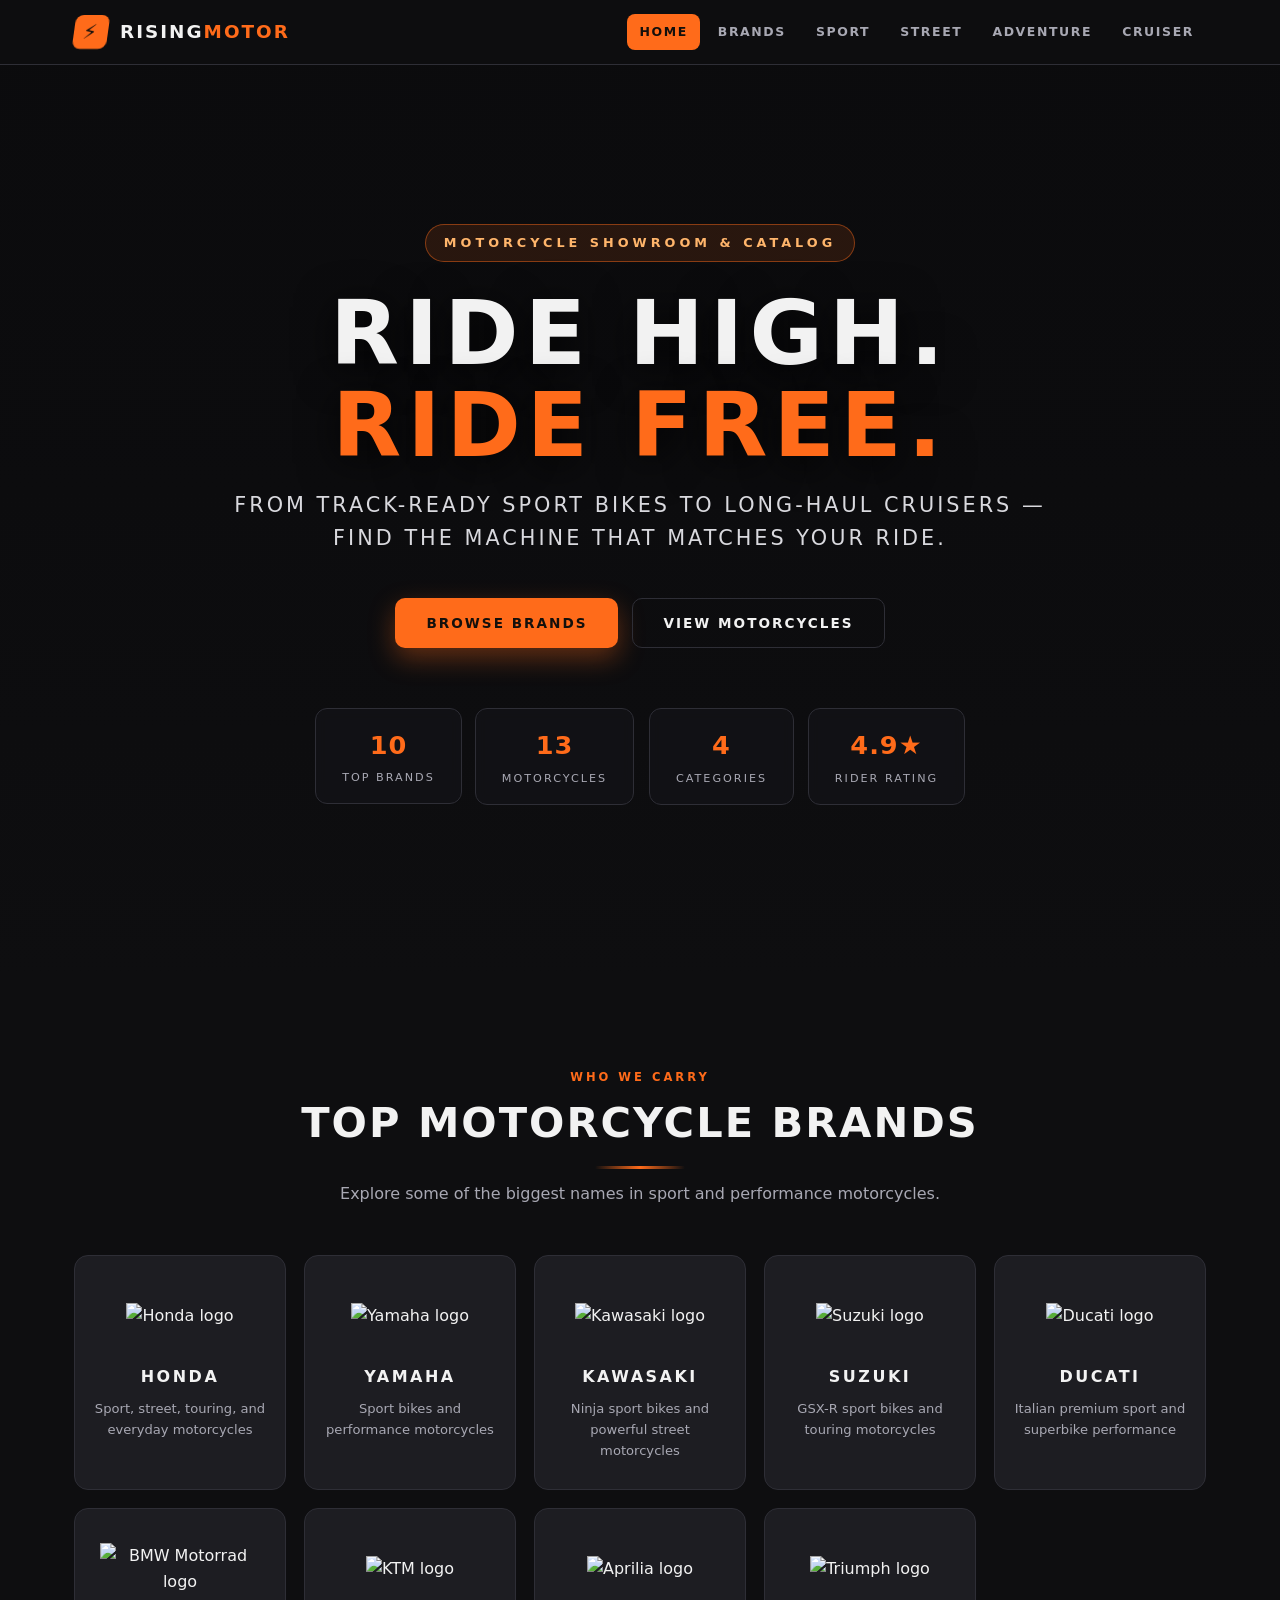
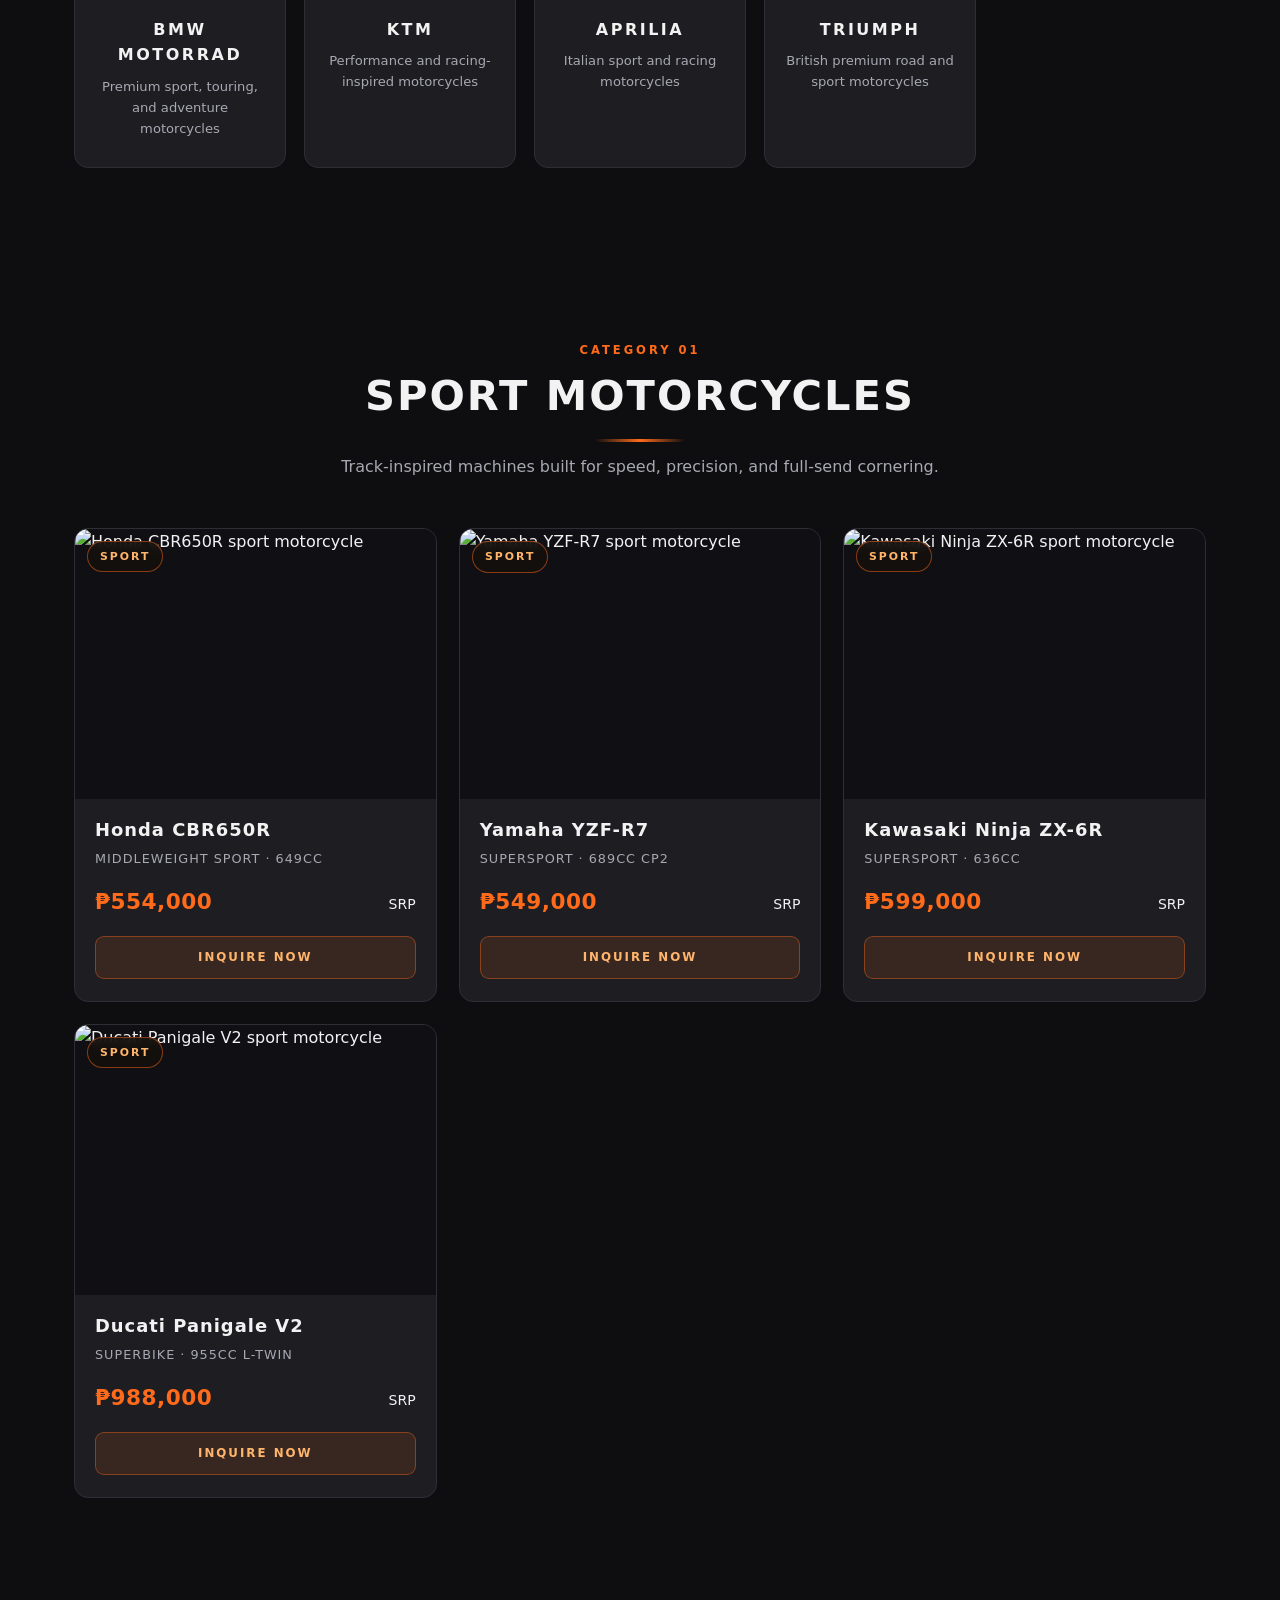
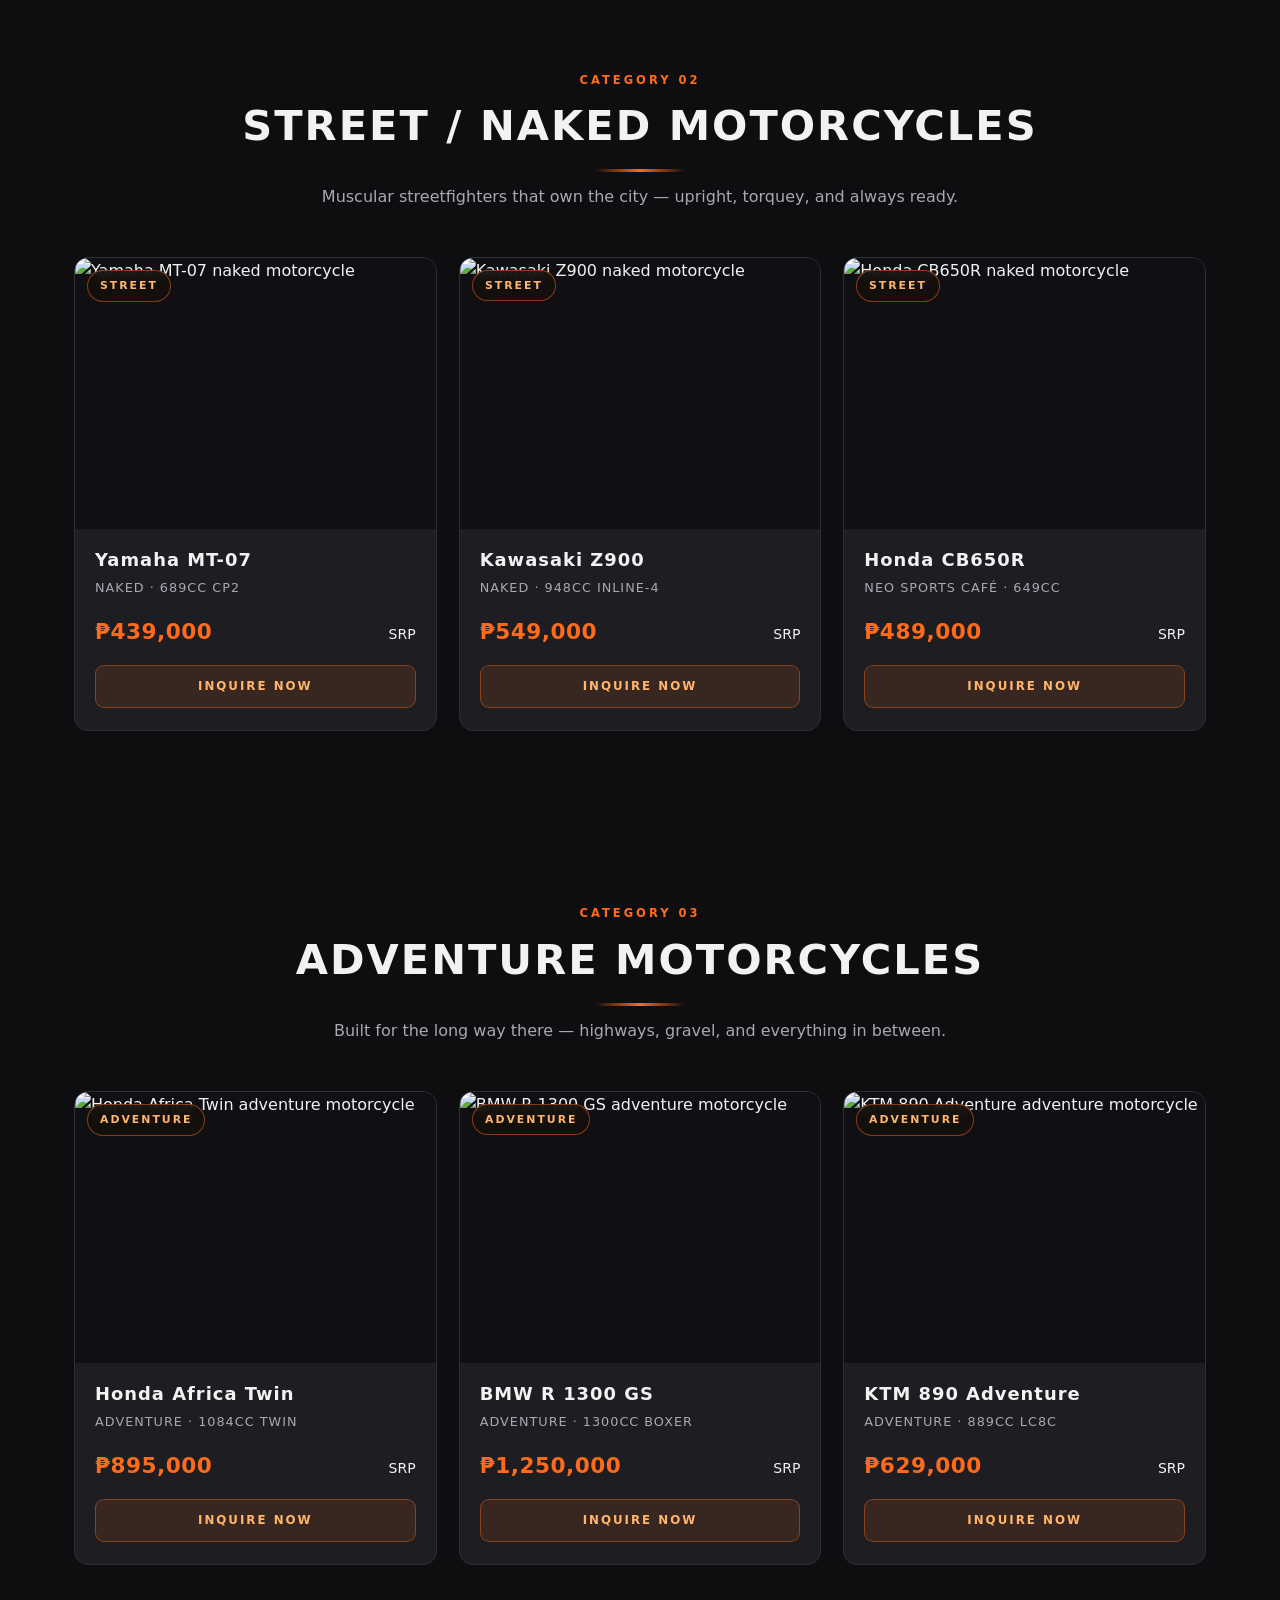
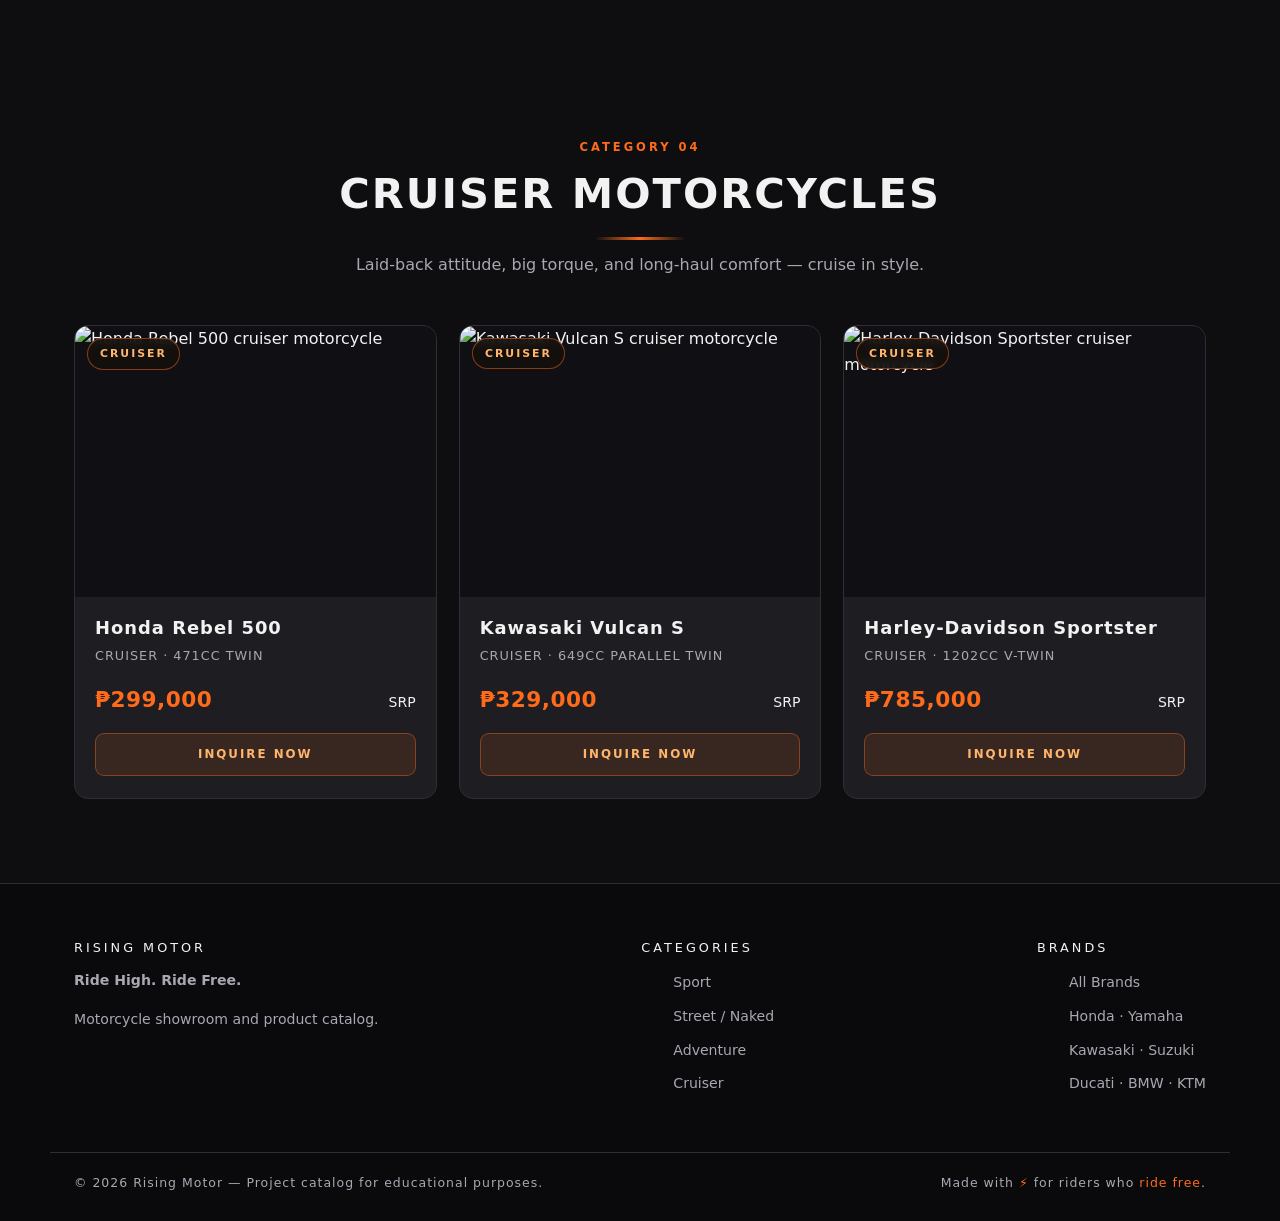
==== commit d539d71d: "Add files via upload" ====
--- a/index.html
+++ b/index.html
@@ -3,6 +3,7 @@
 <head>
   <meta charset="UTF-8">
   <meta name="viewport" content="width=device-width, initial-scale=1.0">
+  <link href="https://cdn.jsdelivr.net/npm/bootstrap@5.3.3/dist/css/bootstrap.min.css" rel="stylesheet">
   <title>Rising Motor | Motorcycle Catalog</title>
   <meta name="description" content="Rising Motor — motorcycle showroom and product catalog. Sport, street, adventure, and cruiser motorcycles from the world's top brands.">
   <link rel="stylesheet" href="style.css">
@@ -103,14 +104,9 @@
         <div class="brand-name-lbl">TRIUMPH</div>
         <div class="brand-known">British premium road and sport motorcycles</div>
       </div>
-      <div class="brand-card">
-        <div class="brand-logo"><img src="images/logos/harley-davidson.svg" alt="Harley-Davidson logo"></div>
-        <div class="brand-name-lbl">HARLEY-DAVIDSON</div>
-        <div class="brand-known">American cruiser and performance motorcycles</div>
-      </div>
-    </div>
-
-    <p class="section-desc" style="margin-top:28px; font-style:italic;">Brand logos are shown for educational / project presentation purposes.</p>
+    </div>
+
+    
   </div>
 </section>
 
@@ -194,7 +190,7 @@
       <article class="bike-card">
         <div class="bike-img">
           <span class="bike-badge">Street</span>
-          <img src="images/bikes/street-yamaha.jpg" alt="Yamaha MT-07 naked motorcycle">
+          <img src="images/bikes/sport-honda.jpg" alt="Yamaha MT-07 naked motorcycle">
         </div>
         <div class="bike-body">
           <h3 class="bike-name">Yamaha MT-07</h3>
@@ -207,7 +203,7 @@
       <article class="bike-card">
         <div class="bike-img">
           <span class="bike-badge">Street</span>
-          <img src="images/bikes/street-kawasaki.jpg" alt="Kawasaki Z900 naked motorcycle">
+          <img src="images/bikes/sport-kawasaki.jpg" alt="Kawasaki Z900 naked motorcycle">
         </div>
         <div class="bike-body">
           <h3 class="bike-name">Kawasaki Z900</h3>
@@ -220,7 +216,7 @@
       <article class="bike-card">
         <div class="bike-img">
           <span class="bike-badge">Street</span>
-          <img src="images/bikes/street-honda.jpg" alt="Honda CB650R naked motorcycle">
+          <img src="images/bikes/adv-honda.jpg" alt="Honda CB650R naked motorcycle">
         </div>
         <div class="bike-body">
           <h3 class="bike-name">Honda CB650R</h3>
@@ -395,5 +391,6 @@
   }, { passive: true });
 </script>
 
+  <script src="https://cdn.jsdelivr.net/npm/bootstrap@5.3.3/dist/js/bootstrap.bundle.min.js"></script>
 </body>
 </html>
--- a/style.css
+++ b/style.css
@@ -0,0 +1,412 @@
+/* ============================================================
+   RISING MOTOR — Motorcycle Catalog Theme
+   Dark showroom + racing orange accents
+   ============================================================ */
+
+:root {
+  --bg: #0e0e10;
+  --bg-soft: #16161a;
+  --card: #1d1d22;
+  --card-hover: #26262d;
+  --line: #2e2e36;
+  --text: #f2f2f2;
+  --muted: #a8a8b3;
+  --accent: #ff6b1a;        /* racing orange */
+  --accent-2: #ffb56b;
+  --danger: #e5484d;
+  --gold: #f5c518;
+  --shadow: 0 12px 32px rgba(0, 0, 0, 0.45);
+  --radius: 14px;
+}
+
+* { margin: 0; padding: 0; box-sizing: border-box; }
+
+html { scroll-behavior: smooth; }
+
+body {
+  background: var(--bg);
+  color: var(--text);
+  font-family: "Segoe UI", system-ui, -apple-system, Roboto, Arial, sans-serif;
+  line-height: 1.6;
+  overflow-x: hidden;
+}
+
+img { display: block; max-width: 100%; }
+a { color: var(--accent); text-decoration: none; transition: color .2s; }
+a:hover { color: var(--accent-2); }
+
+/* ---------- Top bar / header ---------- */
+.topbar {
+  position: fixed;
+  top: 0; left: 0; right: 0;
+  z-index: 100;
+  background: rgba(14, 14, 16, 0.88);
+  backdrop-filter: blur(10px);
+  border-bottom: 1px solid var(--line);
+}
+
+.topbar-inner {
+  max-width: 1180px;
+  margin: 0 auto;
+  padding: 14px 24px;
+  display: flex;
+  align-items: center;
+  justify-content: space-between;
+  gap: 18px;
+}
+
+.brand {
+  display: flex;
+  align-items: center;
+  gap: 12px;
+  font-weight: 800;
+  letter-spacing: 2px;
+  color: var(--text);
+}
+
+.brand .bolt {
+  width: 34px; height: 34px;
+  display: grid; place-items: center;
+  background: var(--accent);
+  border-radius: 8px;
+  color: #14100c;
+  font-size: 20px;
+  font-weight: 900;
+  transform: skewX(-8deg);
+}
+
+.brand-name { font-size: 1.15rem; }
+.brand-name .accent { color: var(--accent); }
+
+.nav {
+  display: flex;
+  flex-wrap: wrap;
+  gap: 6px;
+}
+
+.nav a {
+  color: var(--muted);
+  font-size: .78rem;
+  font-weight: 700;
+  letter-spacing: 1.6px;
+  padding: 8px 12px;
+  border-radius: 8px;
+  text-transform: uppercase;
+}
+
+.nav a:hover { color: var(--text); background: var(--card); }
+.nav a.active { color: #14100c; background: var(--accent); }
+
+/* ---------- Hero ---------- */
+.hero {
+  position: relative;
+  min-height: 92vh;
+  display: flex;
+  align-items: center;
+  justify-content: center;
+  text-align: center;
+  background:
+    linear-gradient(rgba(10, 10, 12, 0.72) 0%, rgba(10, 10, 12, 0.55) 45%, rgba(14, 14, 16, 0.96) 100%),
+    url("images/bikes/hero.jpg") center center / cover no-repeat;
+}
+
+.hero-content { max-width: 860px; padding: 140px 24px 90px; }
+
+.hero-kicker {
+  display: inline-block;
+  font-size: .8rem;
+  font-weight: 700;
+  letter-spacing: 4px;
+  text-transform: uppercase;
+  color: var(--accent-2);
+  border: 1px solid rgba(255, 107, 26, 0.45);
+  background: rgba(255, 107, 26, 0.12);
+  padding: 8px 18px;
+  border-radius: 999px;
+  margin-bottom: 26px;
+}
+
+.hero-title {
+  font-size: clamp(3rem, 8vw, 5.6rem);
+  font-weight: 900;
+  letter-spacing: 6px;
+  line-height: 1.02;
+  text-transform: uppercase;
+  text-shadow: 0 8px 40px rgba(0, 0, 0, 0.85);
+}
+
+.hero-title .accent { color: var(--accent); }
+
+.hero-sub {
+  margin-top: 18px;
+  font-size: clamp(1rem, 2.2vw, 1.3rem);
+  color: #d9d9de;
+  letter-spacing: 3px;
+  text-transform: uppercase;
+  font-weight: 500;
+}
+
+.hero-actions { margin-top: 42px; display: flex; gap: 14px; justify-content: center; flex-wrap: wrap; }
+
+.btn {
+  display: inline-block;
+  padding: 14px 30px;
+  border-radius: 10px;
+  font-weight: 800;
+  letter-spacing: 2px;
+  font-size: .85rem;
+  text-transform: uppercase;
+  border: 1px solid transparent;
+  cursor: pointer;
+  transition: transform .18s, box-shadow .18s, background .18s, color .18s;
+}
+
+.btn-primary { background: var(--accent); color: #14100c; box-shadow: 0 10px 26px rgba(255, 107, 26, 0.35); }
+.btn-primary:hover { background: var(--accent-2); color: #14100c; transform: translateY(-2px); box-shadow: 0 14px 32px rgba(255, 107, 26, 0.45); }
+
+.btn-ghost { background: transparent; color: var(--text); border-color: var(--line); }
+.btn-ghost:hover { border-color: var(--accent); color: var(--accent-2); transform: translateY(-2px); }
+
+.hero-stats {
+  margin-top: 60px;
+  display: flex;
+  justify-content: center;
+  gap: 14px;
+  flex-wrap: wrap;
+}
+
+.stat {
+  background: rgba(20, 20, 24, 0.72);
+  border: 1px solid var(--line);
+  border-radius: 12px;
+  padding: 16px 26px;
+  min-width: 130px;
+  backdrop-filter: blur(6px);
+}
+
+.stat .num { font-size: 1.6rem; font-weight: 900; color: var(--accent); letter-spacing: 1px; }
+.stat .lbl { font-size: .7rem; letter-spacing: 2px; text-transform: uppercase; color: var(--muted); margin-top: 4px; }
+
+/* ---------- Sections ---------- */
+.container { max-width: 1180px; margin: 0 auto; padding: 0 24px; }
+
+section { padding: 84px 0; }
+
+.section-head { text-align: center; margin-bottom: 48px; }
+
+.section-tag {
+  display: inline-block;
+  font-size: .72rem;
+  font-weight: 800;
+  letter-spacing: 3px;
+  text-transform: uppercase;
+  color: var(--accent);
+  margin-bottom: 12px;
+}
+
+.section-title {
+  font-size: clamp(1.8rem, 4vw, 2.6rem);
+  font-weight: 900;
+  letter-spacing: 2px;
+  text-transform: uppercase;
+}
+
+.section-desc { color: var(--muted); margin-top: 12px; max-width: 640px; margin-left: auto; margin-right: auto; }
+
+.divider {
+  height: 3px;
+  max-width: 90px;
+  margin: 18px auto 0;
+  background: linear-gradient(90deg, transparent, var(--accent), transparent);
+  border-radius: 3px;
+}
+
+/* ---------- Brand grid ---------- */
+.brand-grid {
+  display: grid;
+  grid-template-columns: repeat(auto-fill, minmax(210px, 1fr));
+  gap: 18px;
+}
+
+.brand-card {
+  background: var(--card);
+  border: 1px solid var(--line);
+  border-radius: var(--radius);
+  padding: 28px 18px;
+  text-align: center;
+  transition: transform .2s, border-color .2s, background .2s, box-shadow .2s;
+}
+
+.brand-card:hover {
+  transform: translateY(-5px);
+  border-color: rgba(255, 107, 26, 0.55);
+  background: var(--card-hover);
+  box-shadow: var(--shadow);
+}
+
+.brand-logo {
+  height: 64px;
+  display: flex;
+  align-items: center;
+  justify-content: center;
+  margin-bottom: 16px;
+}
+
+.brand-logo img { max-height: 58px; max-width: 160px; width: auto; }
+
+.brand-name-lbl {
+  font-size: 1rem;
+  font-weight: 800;
+  letter-spacing: 2.5px;
+}
+
+.brand-known {
+  margin-top: 8px;
+  font-size: .82rem;
+  color: var(--muted);
+}
+
+/* ---------- Bike cards ---------- */
+.bike-grid {
+  display: grid;
+  grid-template-columns: repeat(auto-fill, minmax(270px, 1fr));
+  gap: 22px;
+}
+
+.bike-card {
+  background: var(--card);
+  border: 1px solid var(--line);
+  border-radius: var(--radius);
+  overflow: hidden;
+  transition: transform .2s, box-shadow .2s, border-color .2s;
+}
+
+.bike-card:hover {
+  transform: translateY(-6px);
+  box-shadow: var(--shadow);
+  border-color: rgba(255, 107, 26, 0.5);
+}
+
+.bike-img { position: relative; aspect-ratio: 4 / 3; overflow: hidden; background: #101014; }
+
+.bike-img img { width: 100%; height: 100%; object-fit: cover; transition: transform .5s ease; }
+.bike-card:hover .bike-img img { transform: scale(1.06); }
+
+.bike-badge {
+  position: absolute;
+  top: 12px; left: 12px;
+  background: rgba(20, 16, 12, 0.85);
+  border: 1px solid rgba(255, 107, 26, 0.5);
+  color: var(--accent-2);
+  font-size: .68rem;
+  font-weight: 800;
+  letter-spacing: 2px;
+  text-transform: uppercase;
+  padding: 6px 12px;
+  border-radius: 999px;
+  backdrop-filter: blur(4px);
+}
+
+.bike-body { padding: 20px 20px 22px; }
+
+.bike-name { font-size: 1.12rem; font-weight: 800; letter-spacing: 1px; }
+
+.bike-meta { margin-top: 6px; font-size: .8rem; color: var(--muted); letter-spacing: 1px; text-transform: uppercase; }
+
+.bike-price {
+  margin-top: 16px;
+  display: flex;
+  align-items: baseline;
+  justify-content: space-between;
+  gap: 10px;
+}
+
+.price { font-size: 1.35rem; font-weight: 900; color: var(--accent); letter-spacing: .5px; }
+.price small { font-size: .72rem; color: var(--muted); font-weight: 600; }
+
+.bike-actions { margin-top: 16px; }
+
+.btn-sm {
+  display: block;
+  text-align: center;
+  padding: 11px 16px;
+  border-radius: 9px;
+  background: rgba(255, 107, 26, 0.12);
+  border: 1px solid rgba(255, 107, 26, 0.4);
+  color: var(--accent-2);
+  font-weight: 800;
+  font-size: .74rem;
+  letter-spacing: 2px;
+  text-transform: uppercase;
+  transition: background .2s, color .2s;
+}
+
+.btn-sm:hover { background: var(--accent); color: #14100c; }
+
+/* ---------- Footer ---------- */
+footer {
+  border-top: 1px solid var(--line);
+  background: #0a0a0c;
+  padding: 56px 0 28px;
+}
+
+.footer-inner {
+  max-width: 1180px;
+  margin: 0 auto;
+  padding: 0 24px;
+  display: flex;
+  flex-wrap: wrap;
+  justify-content: space-between;
+  gap: 32px;
+}
+
+.footer-col h3 {
+  font-size: .8rem;
+  letter-spacing: 3px;
+  text-transform: uppercase;
+  color: var(--text);
+  margin-bottom: 14px;
+}
+
+.footer-col ul { list-style: none; }
+.footer-col li { margin: 8px 0; }
+.footer-col a, .footer-col p { color: var(--muted); font-size: .88rem; }
+.footer-col a:hover { color: var(--accent-2); }
+
+.footer-bottom {
+  max-width: 1180px;
+  margin: 40px auto 0;
+  padding: 20px 24px 0;
+  border-top: 1px solid var(--line);
+  display: flex;
+  flex-wrap: wrap;
+  justify-content: space-between;
+  gap: 10px;
+  font-size: .78rem;
+  color: var(--muted);
+  letter-spacing: 1px;
+}
+
+.footer-bottom .accent { color: var(--accent); }
+
+/* ---------- Reveal on scroll ---------- */
+.reveal {
+  opacity: 0;
+  transform: translateY(26px);
+  transition: opacity .6s ease, transform .6s ease;
+}
+
+.reveal.visible { opacity: 1; transform: none; }
+
+/* ---------- Responsive ---------- */
+@media (max-width: 760px) {
+  .topbar-inner { flex-direction: column; gap: 10px; }
+  .hero { min-height: 86vh; }
+  .hero-content { padding: 120px 18px 70px; }
+  section { padding: 64px 0; }
+}
+
+@media (prefers-reduced-motion: reduce) {
+  .reveal { transition: none; opacity: 1; transform: none; }
+  html { scroll-behavior: auto; }
+}
